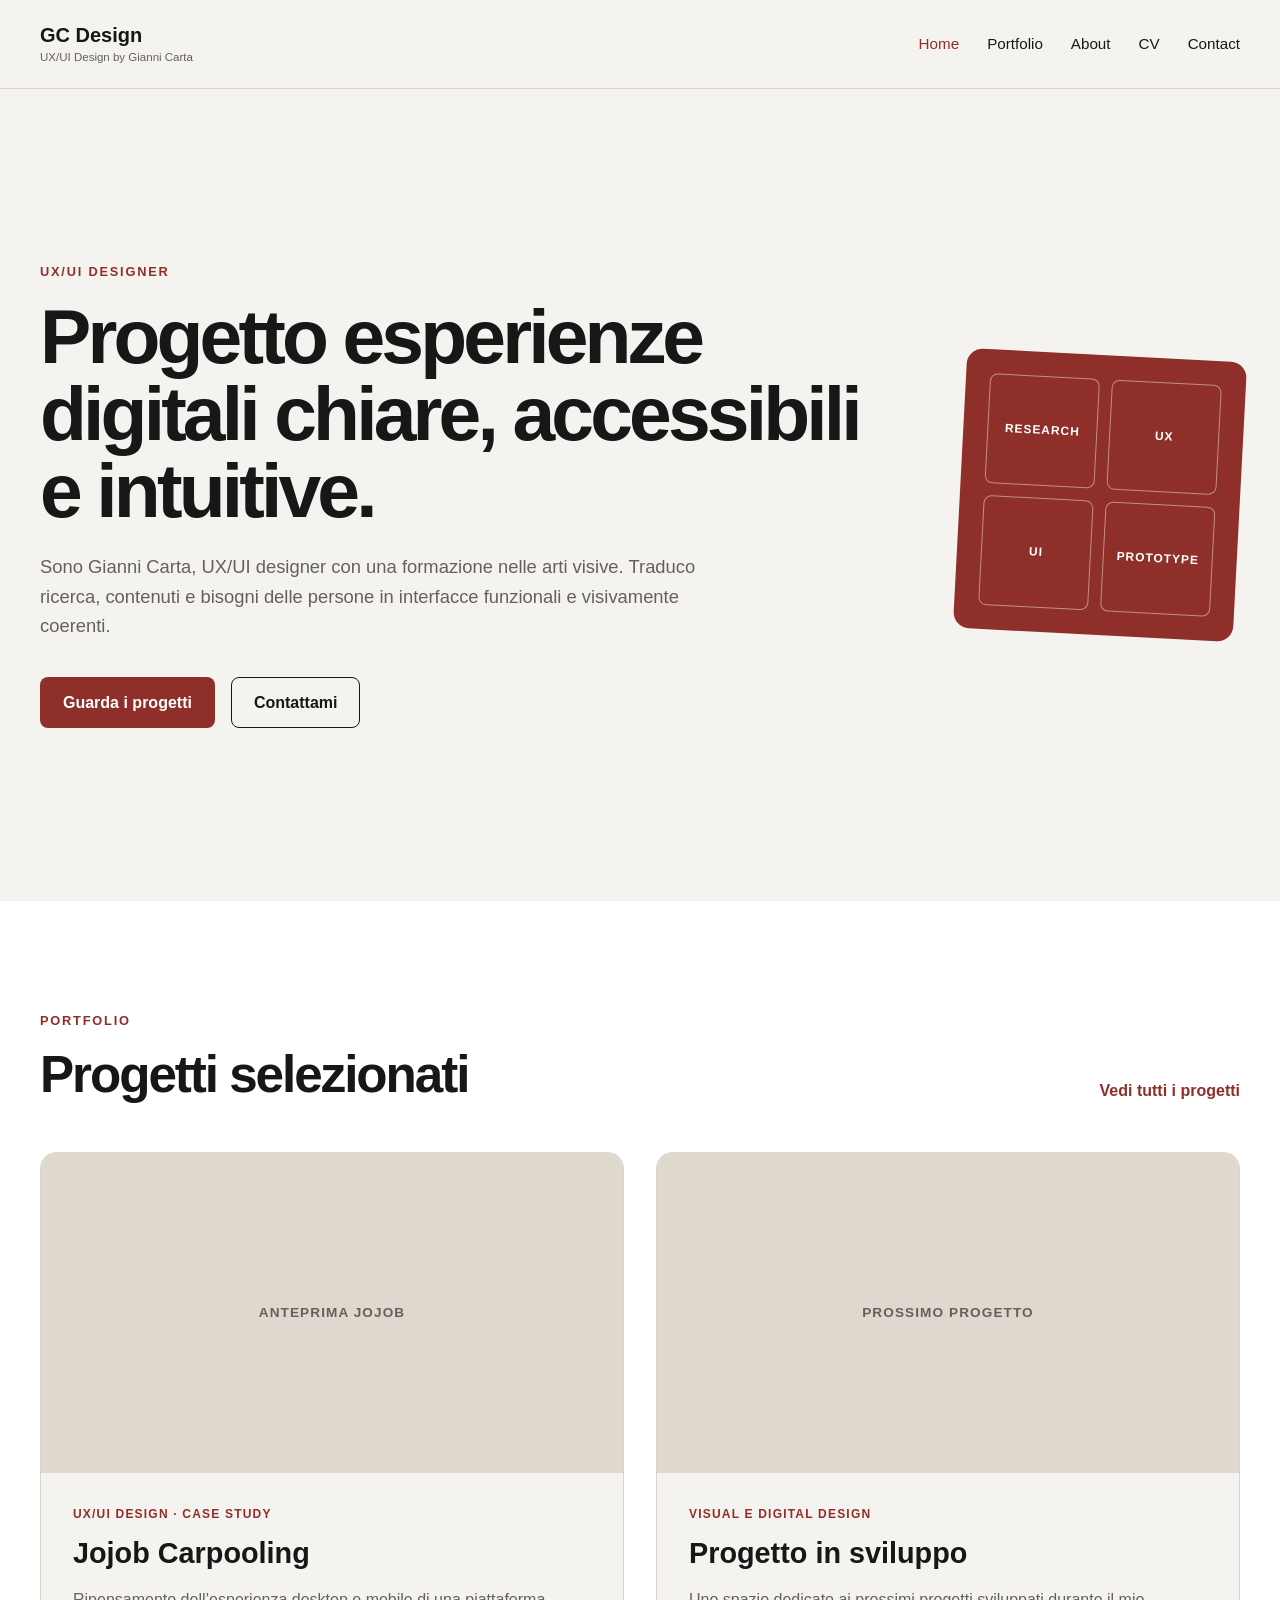
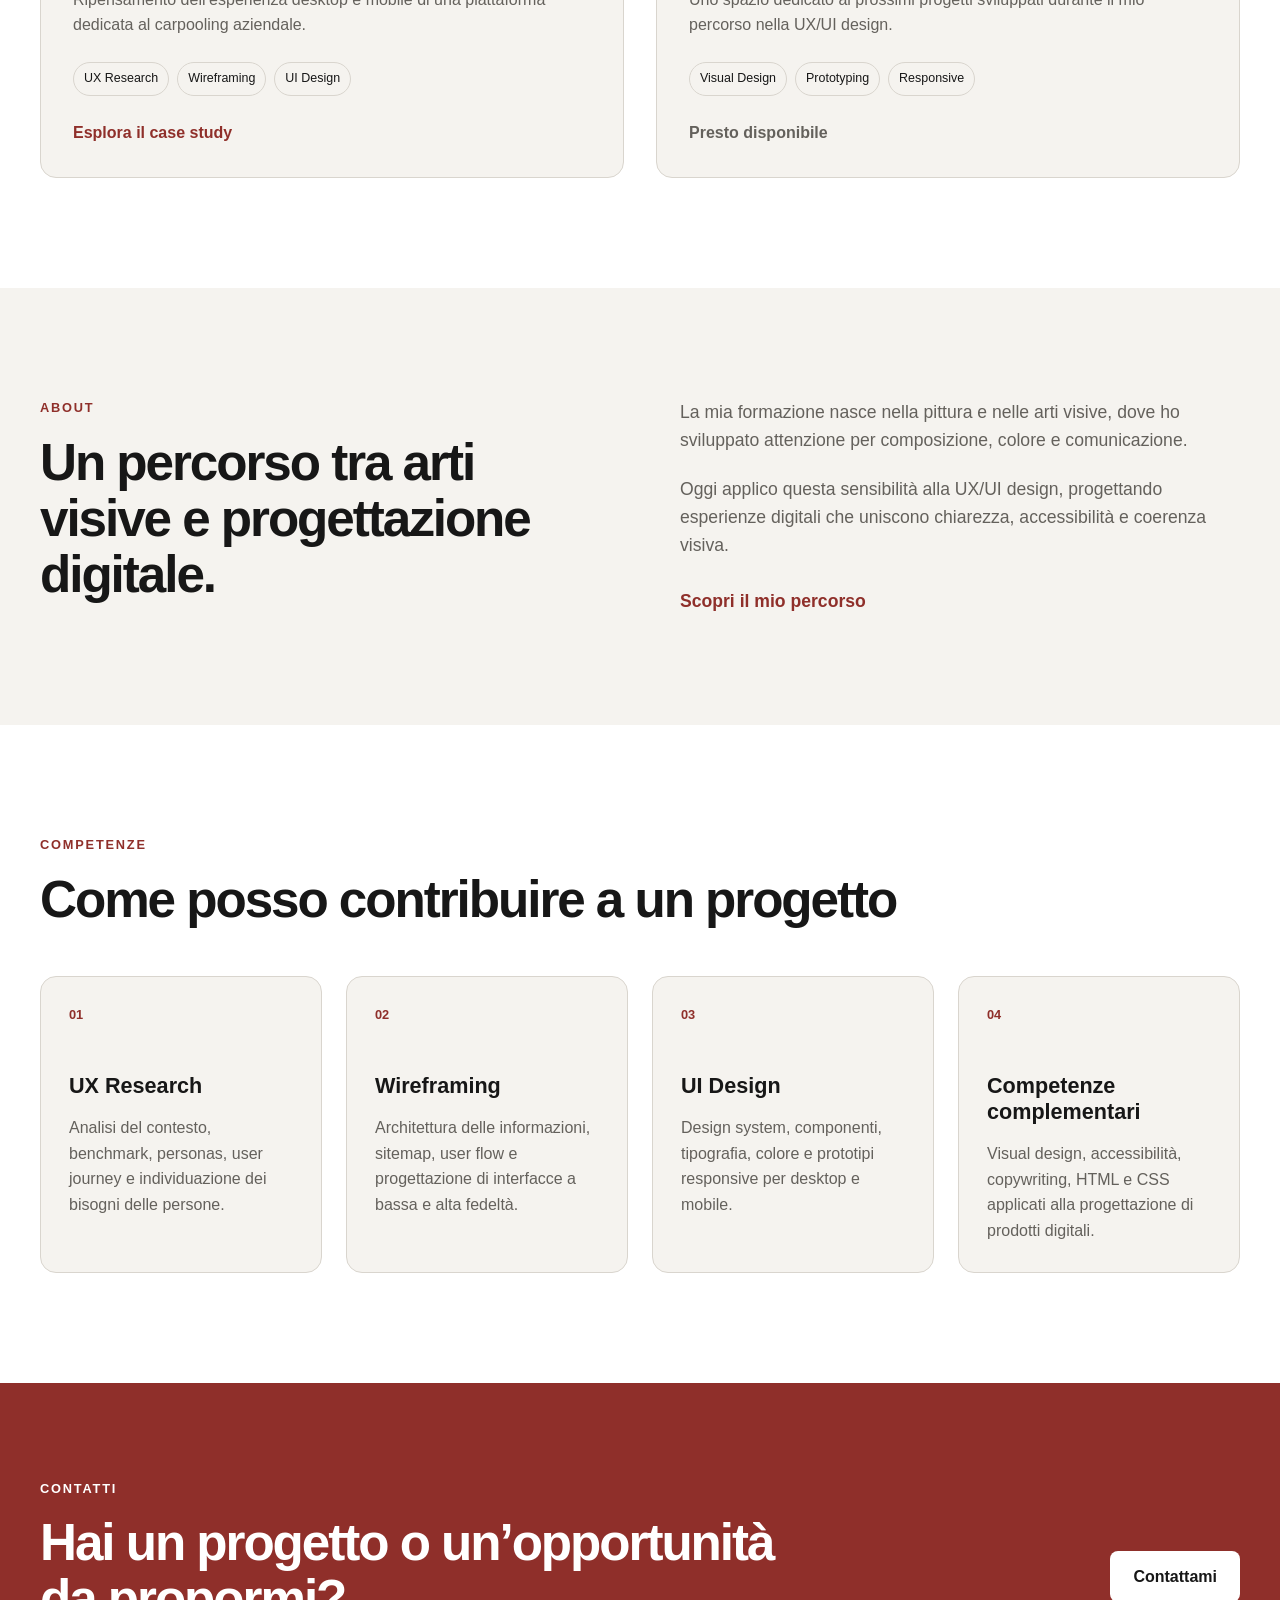
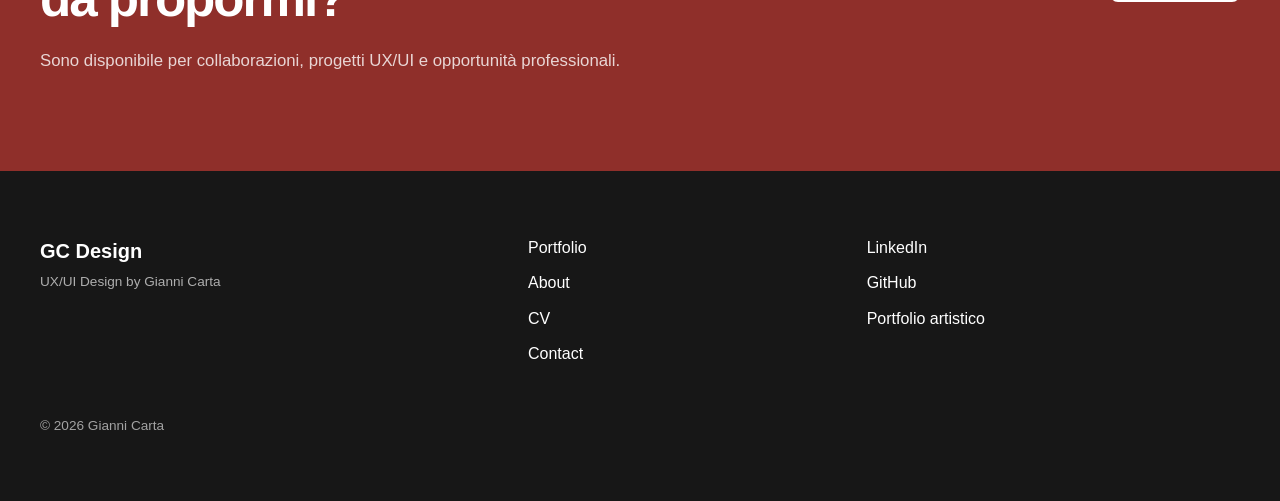
==== index.html @ 889ff482 "Build homepage layout and sections" ====
<!DOCTYPE html>
<html lang="it">
<head>
  <meta charset="UTF-8">

  <meta
    name="viewport"
    content="width=device-width, initial-scale=1.0"
  >

  <meta
    name="description"
    content="GC Design è il portfolio UX/UI di Gianni Carta."
  >

  <title>GC Design | UX/UI Design by Gianni Carta</title>

  <link rel="stylesheet" href="css/main.css">
</head>

<body>

  <header class="site-header">
    <div class="container header-container">

      <a class="logo" href="index.html">
        <span class="logo-name">GC Design</span>
        <span class="logo-subtitle">UX/UI Design by Gianni Carta</span>
      </a>

      <nav class="main-nav" aria-label="Navigazione principale">
        <ul class="nav-list">
          <li><a class="active" href="index.html">Home</a></li>
          <li><a href="portfolio.html">Portfolio</a></li>
          <li><a href="about.html">About</a></li>
          <li><a href="cv.html">CV</a></li>
          <li><a href="contact.html">Contact</a></li>
        </ul>
      </nav>

    </div>
  </header>

 <main>

  <section class="hero">
    <div class="container hero-container">

      <div class="hero-content">
        <p class="eyebrow">UX/UI Designer</p>

        <h1>
          Progetto esperienze digitali chiare, accessibili e intuitive.
        </h1>

        <p class="hero-description">
          Sono Gianni Carta, UX/UI designer con una formazione nelle arti
          visive. Traduco ricerca, contenuti e bisogni delle persone in
          interfacce funzionali e visivamente coerenti.
        </p>

        <div class="hero-actions">
          <a class="button button-primary" href="portfolio.html">
            Guarda i progetti
          </a>

          <a class="button button-secondary" href="contact.html">
            Contattami
          </a>
        </div>
      </div>

      <div class="hero-visual" aria-hidden="true">
        <div class="visual-grid">
          <span>Research</span>
          <span>UX</span>
          <span>UI</span>
          <span>Prototype</span>
        </div>
      </div>

    </div>
  </section>

 <section class="projects-section">
  <div class="container">

    <div class="section-heading">
      <div>
        <p class="eyebrow">Portfolio</p>
        <h2>Progetti selezionati</h2>
      </div>

      <a class="text-link" href="portfolio.html">
        Vedi tutti i progetti
      </a>
    </div>

    <div class="projects-grid">

      <article class="project-card">
        <div class="project-image">
          <span>Anteprima Jojob</span>
        </div>

        <div class="project-content">
          <p class="project-category">UX/UI Design · Case study</p>

          <h3>Jojob Carpooling</h3>

          <p class="project-description">
            Ripensamento dell’esperienza desktop e mobile di una piattaforma
            dedicata al carpooling aziendale.
          </p>

          <ul class="project-tags" aria-label="Competenze utilizzate">
            <li>UX Research</li>
            <li>Wireframing</li>
            <li>UI Design</li>
          </ul>

          <a class="text-link" href="portfolio.html">
            Esplora il case study
          </a>
        </div>
      </article>

      <article class="project-card">
        <div class="project-image">
          <span>Prossimo progetto</span>
        </div>

        <div class="project-content">
          <p class="project-category">Visual e digital design</p>

          <h3>Progetto in sviluppo</h3>

          <p class="project-description">
            Uno spazio dedicato ai prossimi progetti sviluppati durante
            il mio percorso nella UX/UI design.
          </p>

          <ul class="project-tags" aria-label="Competenze utilizzate">
            <li>Visual Design</li>
            <li>Prototyping</li>
            <li>Responsive</li>
          </ul>

          <span class="text-link text-link-disabled">
            Presto disponibile
          </span>
        </div>
      </article>

    </div>

  </div>
 </section>
 <section class="about-preview">
  <div class="container about-preview-grid">

    <div class="about-preview-heading">
      <p class="eyebrow">About</p>

      <h2>
        Un percorso tra arti visive e progettazione digitale.
      </h2>
    </div>

    <div class="about-preview-content">
      <p>
        La mia formazione nasce nella pittura e nelle arti visive, dove ho
        sviluppato attenzione per composizione, colore e comunicazione.
      </p>

      <p>
        Oggi applico questa sensibilità alla UX/UI design, progettando
        esperienze digitali che uniscono chiarezza, accessibilità e coerenza
        visiva.
      </p>

      <a class="text-link" href="about.html">
        Scopri il mio percorso
      </a>
    </div>

  </div>
 </section>

 <section class="skills-section">
  <div class="container">

    <div class="section-heading">
      <div>
        <p class="eyebrow">Competenze</p>
        <h2>Come posso contribuire a un progetto</h2>
      </div>
    </div>

    <div class="skills-grid">

      <article class="skill-card">
        <span class="skill-number">01</span>
        <h3>UX Research</h3>
        <p>
          Analisi del contesto, benchmark, personas, user journey e
          individuazione dei bisogni delle persone.
        </p>
      </article>

      <article class="skill-card">
        <span class="skill-number">02</span>
        <h3>Wireframing</h3>
        <p>
          Architettura delle informazioni, sitemap, user flow e progettazione
          di interfacce a bassa e alta fedeltà.
        </p>
       </article>

       <article class="skill-card">
         <span class="skill-number">03</span>
         <h3>UI Design</h3>
         <p>
           Design system, componenti, tipografia, colore e prototipi responsive
           per desktop e mobile.
         </p>
       </article>

       <article class="skill-card">
         <span class="skill-number">04</span>
         <h3>Competenze complementari</h3>
         <p>
           Visual design, accessibilità, copywriting, HTML e CSS applicati alla
           progettazione di prodotti digitali.
         </p>
       </article>

     </div>

    </div>
  </section>

  <section class="contact-cta">
   <div class="container contact-cta-container">

    <div>
      <p class="eyebrow">Contatti</p>

      <h2>
        Hai un progetto o un’opportunità da propormi?
      </h2>

      <p>
        Sono disponibile per collaborazioni, progetti UX/UI e opportunità
        professionali.
      </p>
    </div>

    <a class="button button-light" href="contact.html">
      Contattami
    </a>

  </div>
 </section>

 </main>

 <footer class="site-footer">
  <div class="container footer-container">

    <div>
      <p class="footer-logo">GC Design</p>
      <p class="footer-subtitle">UX/UI Design by Gianni Carta</p>
    </div>

    <nav aria-label="Link secondari">
      <ul class="footer-links">
        <li>
          <a href="portfolio.html">Portfolio</a>
        </li>

        <li>
          <a href="about.html">About</a>
        </li>

        <li>
          <a href="cv.html">CV</a>
        </li>

        <li>
          <a href="contact.html">Contact</a>
        </li>
      </ul>
    </nav>

    <div class="footer-social">
      <a href="#" target="_blank" rel="noopener noreferrer">
        LinkedIn
      </a>

      <a
        href="https://github.com/giannicartaux-arch"
        target="_blank"
        rel="noopener noreferrer"
      >
        GitHub
      </a>

      <a
        href="https://giannicarta.com"
        target="_blank"
        rel="noopener noreferrer"
      >
        Portfolio artistico
      </a>
    </div>

    <p class="footer-copyright">
      © 2026 Gianni Carta
    </p>

  </div>
 </footer>

</body>
</html>
---- css/main.css ----
* {
  box-sizing: border-box;
}

html {
  scroll-behavior: smooth;
}

body {
  margin: 0;
  background-color: #f5f3ef;
  color: #171717;
  font-family: Arial, Helvetica, sans-serif;
  line-height: 1.6;
}

a {
  color: inherit;
  text-decoration: none;
}

ul {
  margin: 0;
  padding: 0;
  list-style: none;
}

.container {
  width: min(100% - 40px, 1200px);
  margin-inline: auto;
}

.site-header {
  position: sticky;
  top: 0;
  z-index: 1000;
  background-color: rgba(245, 243, 239, 0.95);
  border-bottom: 1px solid #d9d5ce;
}

.header-container {
  display: flex;
  min-height: 88px;
  align-items: center;
  justify-content: space-between;
  gap: 32px;
}

.logo {
  display: flex;
  flex-direction: column;
  line-height: 1.2;
}

.logo-name {
  font-size: 1.25rem;
  font-weight: 800;
}

.logo-subtitle {
  margin-top: 4px;
  color: #64615c;
  font-size: 0.72rem;
}

.nav-list {
  display: flex;
  align-items: center;
  gap: 28px;
}

.nav-list a {
  display: block;
  padding-block: 10px;
  font-size: 0.95rem;
}

.nav-list a:hover,
.nav-list a:focus-visible,
.nav-list a.active {
  color: #8f2f2a;
}

.hero {
  display: flex;
  min-height: calc(100vh - 88px);
  align-items: center;
  padding-block: 80px;
}

.hero-container {
  display: grid;
  align-items: center;
  gap: 80px;
  grid-template-columns: minmax(0, 1.5fr) minmax(280px, 0.5fr);
}

.hero-content {
  max-width: 820px;
}

.eyebrow {
  margin: 0 0 16px;
  color: #8f2f2a;
  font-size: 0.8rem;
  font-weight: 700;
  letter-spacing: 0.14em;
  text-transform: uppercase;
}

.hero h1 {
  margin: 0 0 24px;
  font-size: clamp(2.8rem, 6vw, 5.5rem);
  letter-spacing: -0.05em;
  line-height: 1;
}

.hero-description {
  max-width: 680px;
  margin: 0 0 36px;
  color: #64615c;
  font-size: 1.15rem;
}

.hero-actions {
  display: flex;
  flex-wrap: wrap;
  gap: 16px;
}

.button {
  display: inline-flex;
  min-height: 48px;
  align-items: center;
  justify-content: center;
  padding: 12px 22px;
  border: 1px solid transparent;
  border-radius: 8px;
  font-weight: 700;
  transition: background-color 200ms ease, color 200ms ease, border-color 200ms ease, transform 200ms ease;
}

.button:hover {
  transform: translateY(-2px);
}

.button-primary {
  background-color: #8f2f2a;
  color: white;
}

.button-primary:hover {
  background-color: #6f211d;
}

.button-secondary {
  border-color: #171717;
}

.button-secondary:hover {
  background-color: #171717;
  color: white;
}

.hero-visual {
  display: flex;
  justify-content: center;
}

.visual-grid {
  display: grid;
  width: min(100%, 340px);
  aspect-ratio: 1;
  padding: 24px;
  background-color: #8f2f2a;
  border-radius: 16px;
  gap: 12px;
  grid-template-columns: repeat(2, 1fr);
  transform: rotate(3deg);
}

.visual-grid span {
  display: flex;
  align-items: center;
  justify-content: center;
  border: 1px solid rgba(255, 255, 255, 0.45);
  border-radius: 8px;
  color: white;
  font-size: 0.75rem;
  font-weight: 700;
  letter-spacing: 0.08em;
  text-transform: uppercase;
}

.projects-section {
  padding-block: 110px;
  background-color: #ffffff;
}

.section-heading {
  display: flex;
  align-items: flex-end;
  justify-content: space-between;
  gap: 32px;
  margin-bottom: 48px;
}

.section-heading h2 {
  margin: 0;
  font-size: clamp(2.2rem, 4vw, 3.8rem);
  letter-spacing: -0.04em;
  line-height: 1.1;
}

.text-link {
  display: inline-block;
  color: #8f2f2a;
  font-weight: 700;
}

.text-link:hover,
.text-link:focus-visible {
  text-decoration: underline;
}

.text-link-disabled {
  color: #64615c;
  cursor: default;
}

.text-link-disabled:hover {
  text-decoration: none;
}

.projects-grid {
  display: grid;
  gap: 32px;
  grid-template-columns: repeat(2, minmax(0, 1fr));
}

.project-card {
  overflow: hidden;
  background-color: #f5f3ef;
  border: 1px solid #d9d5ce;
  border-radius: 16px;
}

.project-image {
  display: flex;
  min-height: 320px;
  align-items: center;
  justify-content: center;
  background-color: #ded8cf;
  color: #64615c;
  font-size: 0.85rem;
  font-weight: 700;
  letter-spacing: 0.08em;
  text-transform: uppercase;
}

.project-content {
  padding: 32px;
}

.project-category {
  margin: 0 0 12px;
  color: #8f2f2a;
  font-size: 0.75rem;
  font-weight: 700;
  letter-spacing: 0.1em;
  text-transform: uppercase;
}

.project-content h3 {
  margin: 0 0 16px;
  font-size: 1.8rem;
  line-height: 1.2;
}

.project-description {
  margin: 0 0 24px;
  color: #64615c;
}

.project-tags {
  display: flex;
  flex-wrap: wrap;
  gap: 8px;
  margin-bottom: 24px;
}

.project-tags li {
  padding: 6px 10px;
  border: 1px solid #d9d5ce;
  border-radius: 100px;
  font-size: 0.78rem;
}

.about-preview {
  padding-block: 110px;
  background-color: #f5f3ef;
}

.about-preview-grid {
  display: grid;
  gap: 80px;
  grid-template-columns: repeat(2, minmax(0, 1fr));
}

.about-preview-heading h2 {
  margin: 0;
  font-size: clamp(2.2rem, 4vw, 3.8rem);
  letter-spacing: -0.04em;
  line-height: 1.1;
}

.about-preview-content {
  max-width: 580px;
  color: #64615c;
  font-size: 1.1rem;
}

.about-preview-content p {
  margin: 0 0 20px;
}

.about-preview-content .text-link {
  margin-top: 8px;
}

.skills-section {
  padding-block: 110px;
  background-color: #ffffff;
}

.skills-grid {
  display: grid;
  gap: 24px;
  grid-template-columns: repeat(4, minmax(0, 1fr));
}

.skill-card {
  padding: 28px;
  background-color: #f5f3ef;
  border: 1px solid #d9d5ce;
  border-radius: 16px;
}

.skill-number {
  display: block;
  margin-bottom: 48px;
  color: #8f2f2a;
  font-size: 0.8rem;
  font-weight: 700;
}

.skill-card h3 {
  margin: 0 0 16px;
  font-size: 1.35rem;
  line-height: 1.2;
}

.skill-card p {
  margin: 0;
  color: #64615c;
}

.contact-cta {
  padding-block: 96px;
  background-color: #8f2f2a;
  color: white;
}

.contact-cta-container {
  display: flex;
  align-items: center;
  justify-content: space-between;
  gap: 64px;
}

.contact-cta .eyebrow {
  color: white;
}

.contact-cta h2 {
  max-width: 760px;
  margin: 0 0 20px;
  font-size: clamp(2.2rem, 4vw, 3.8rem);
  letter-spacing: -0.04em;
  line-height: 1.1;
}

.contact-cta p:not(.eyebrow) {
  max-width: 620px;
  margin: 0;
  color: rgba(255, 255, 255, 0.8);
  font-size: 1.05rem;
}

.button-light {
  flex-shrink: 0;
  background-color: white;
  color: #171717;
}

.button-light:hover {
  background-color: #f5f3ef;
}

.site-footer {
  padding-block: 64px;
  background-color: #171717;
  color: white;
}

.footer-container {
  display: grid;
  align-items: start;
  gap: 40px;
  grid-template-columns: 1.2fr 0.8fr 1fr;
}

.footer-logo {
  margin: 0 0 4px;
  font-size: 1.25rem;
  font-weight: 800;
}

.footer-subtitle {
  margin: 0;
  color: rgba(255, 255, 255, 0.65);
  font-size: 0.85rem;
}

.footer-links {
  display: grid;
  gap: 10px;
}

.footer-social {
  display: flex;
  align-items: flex-start;
  flex-direction: column;
  gap: 10px;
}

.footer-links a:hover,
.footer-links a:focus-visible,
.footer-social a:hover,
.footer-social a:focus-visible {
  text-decoration: underline;
}

.footer-copyright {
  margin: 8px 0 0;
  color: rgba(255, 255, 255, 0.6);
  font-size: 0.85rem;
  grid-column: 1/-1;
}

@media (max-width: 1000px) {
  .skills-grid {
    grid-template-columns: repeat(2, minmax(0, 1fr));
  }
}
@media (max-width: 760px) {
  .header-container {
    padding-block: 18px;
    flex-direction: column;
    align-items: flex-start;
  }
  .nav-list {
    width: 100%;
    gap: 20px;
    overflow-x: auto;
  }
  .hero {
    min-height: auto;
    padding-block: 64px;
  }
  .hero-container {
    gap: 56px;
    grid-template-columns: 1fr;
  }
  .hero-visual {
    justify-content: flex-start;
  }
  .hero-actions {
    align-items: stretch;
    flex-direction: column;
  }
  .button {
    width: 100%;
  }
  .projects-section {
    padding-block: 72px;
  }
  .section-heading {
    align-items: flex-start;
    flex-direction: column;
    margin-bottom: 32px;
  }
  .projects-grid {
    grid-template-columns: 1fr;
  }
  .project-image {
    min-height: 240px;
  }
  .project-content {
    padding: 24px;
  }
  .about-preview {
    padding-block: 72px;
  }
  .about-preview-grid {
    gap: 40px;
    grid-template-columns: 1fr;
  }
  .skills-section {
    padding-block: 72px;
  }
  .skills-grid {
    grid-template-columns: 1fr;
  }
  .skill-number {
    margin-bottom: 32px;
  }
  .contact-cta {
    padding-block: 72px;
  }
  .contact-cta-container {
    align-items: flex-start;
    flex-direction: column;
    gap: 36px;
  }
  .contact-cta .button {
    width: 100%;
  }
  .footer-container {
    grid-template-columns: 1fr;
  }
  .footer-copyright {
    grid-column: auto;
  }
}/*# sourceMappingURL=main.css.map */
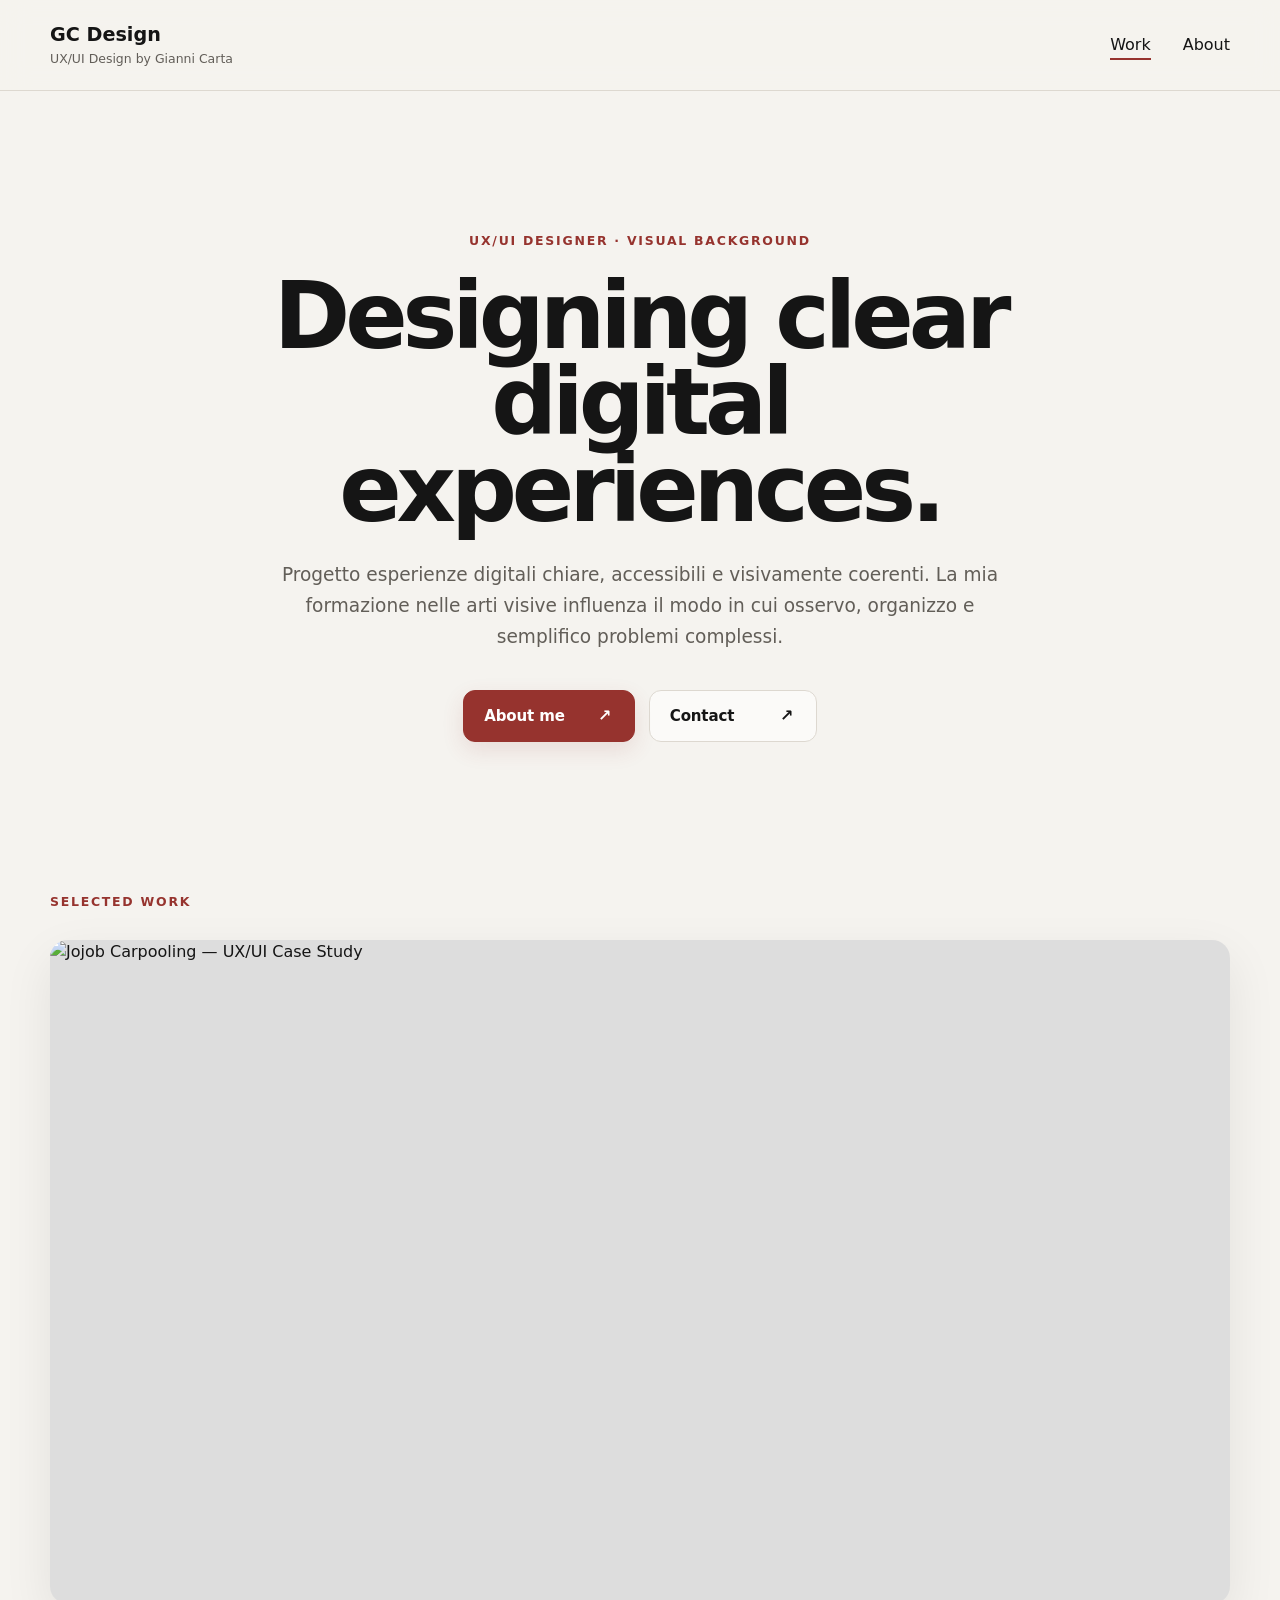
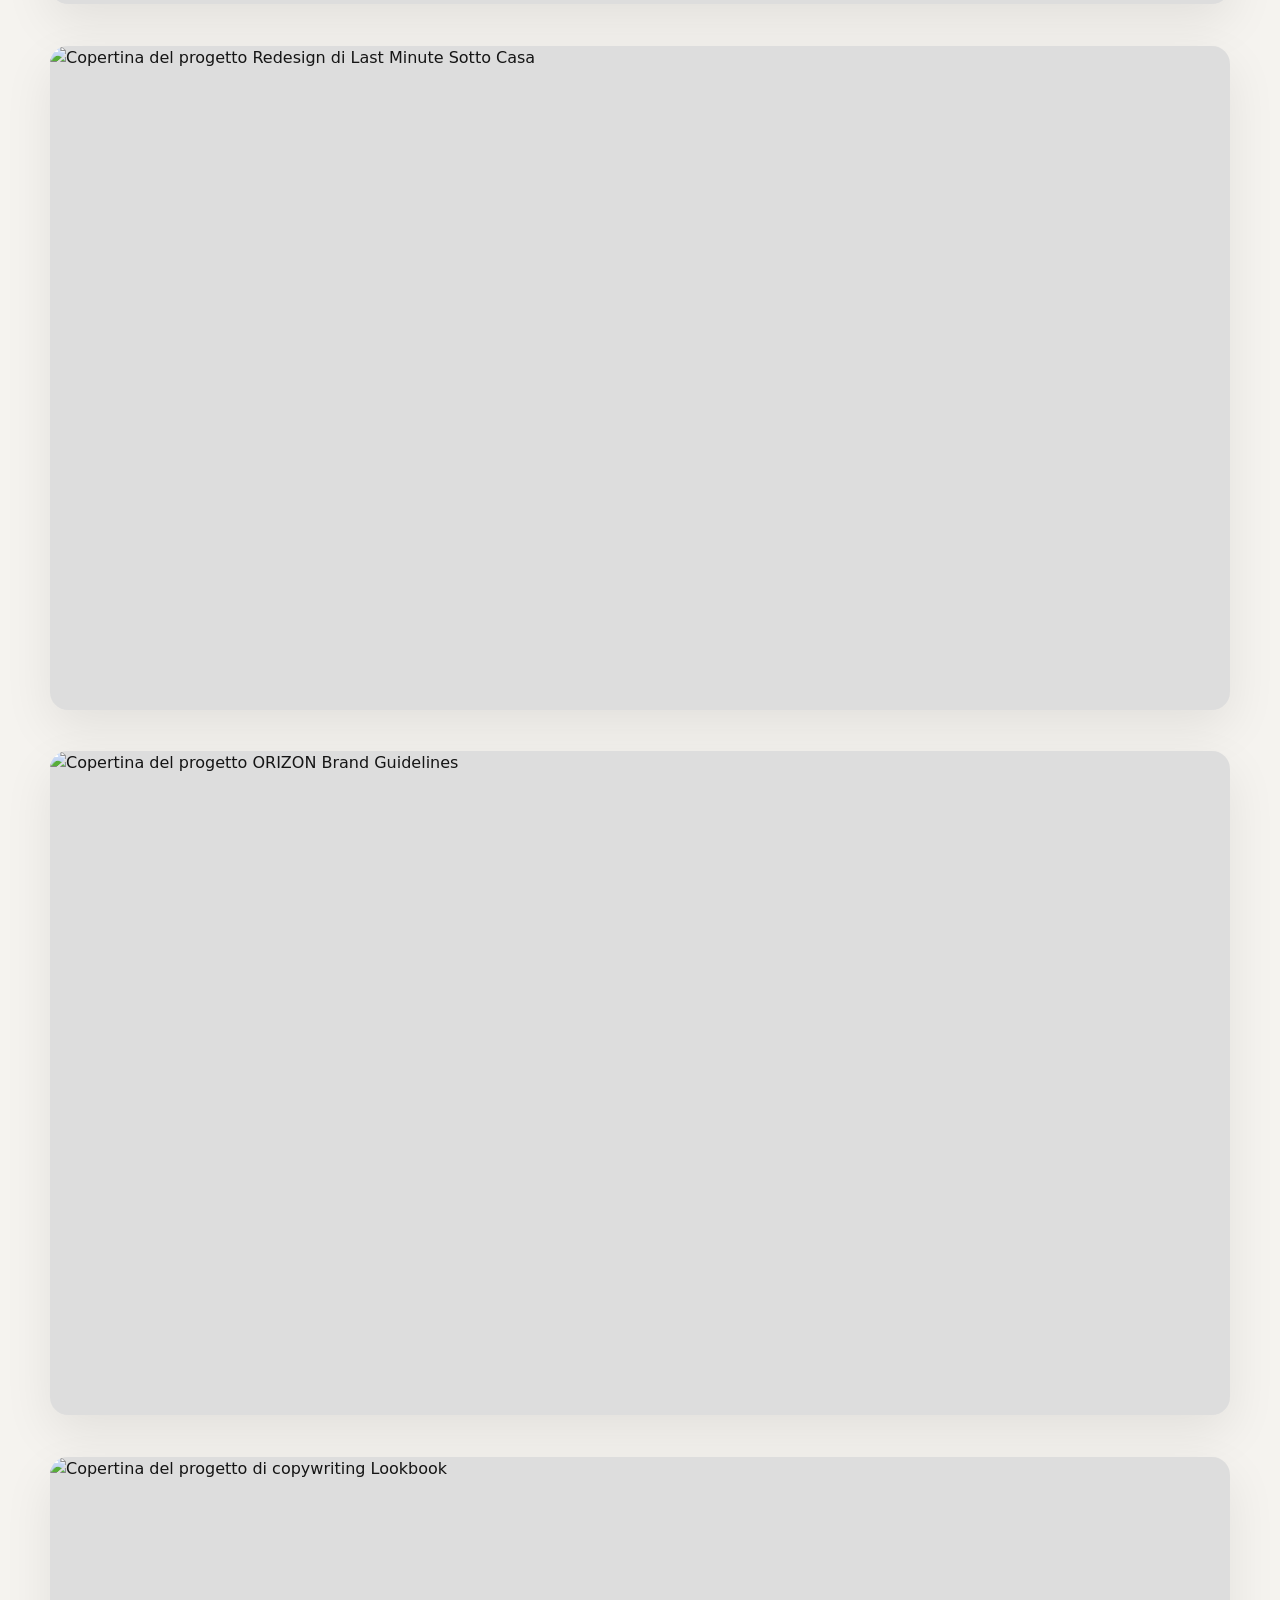
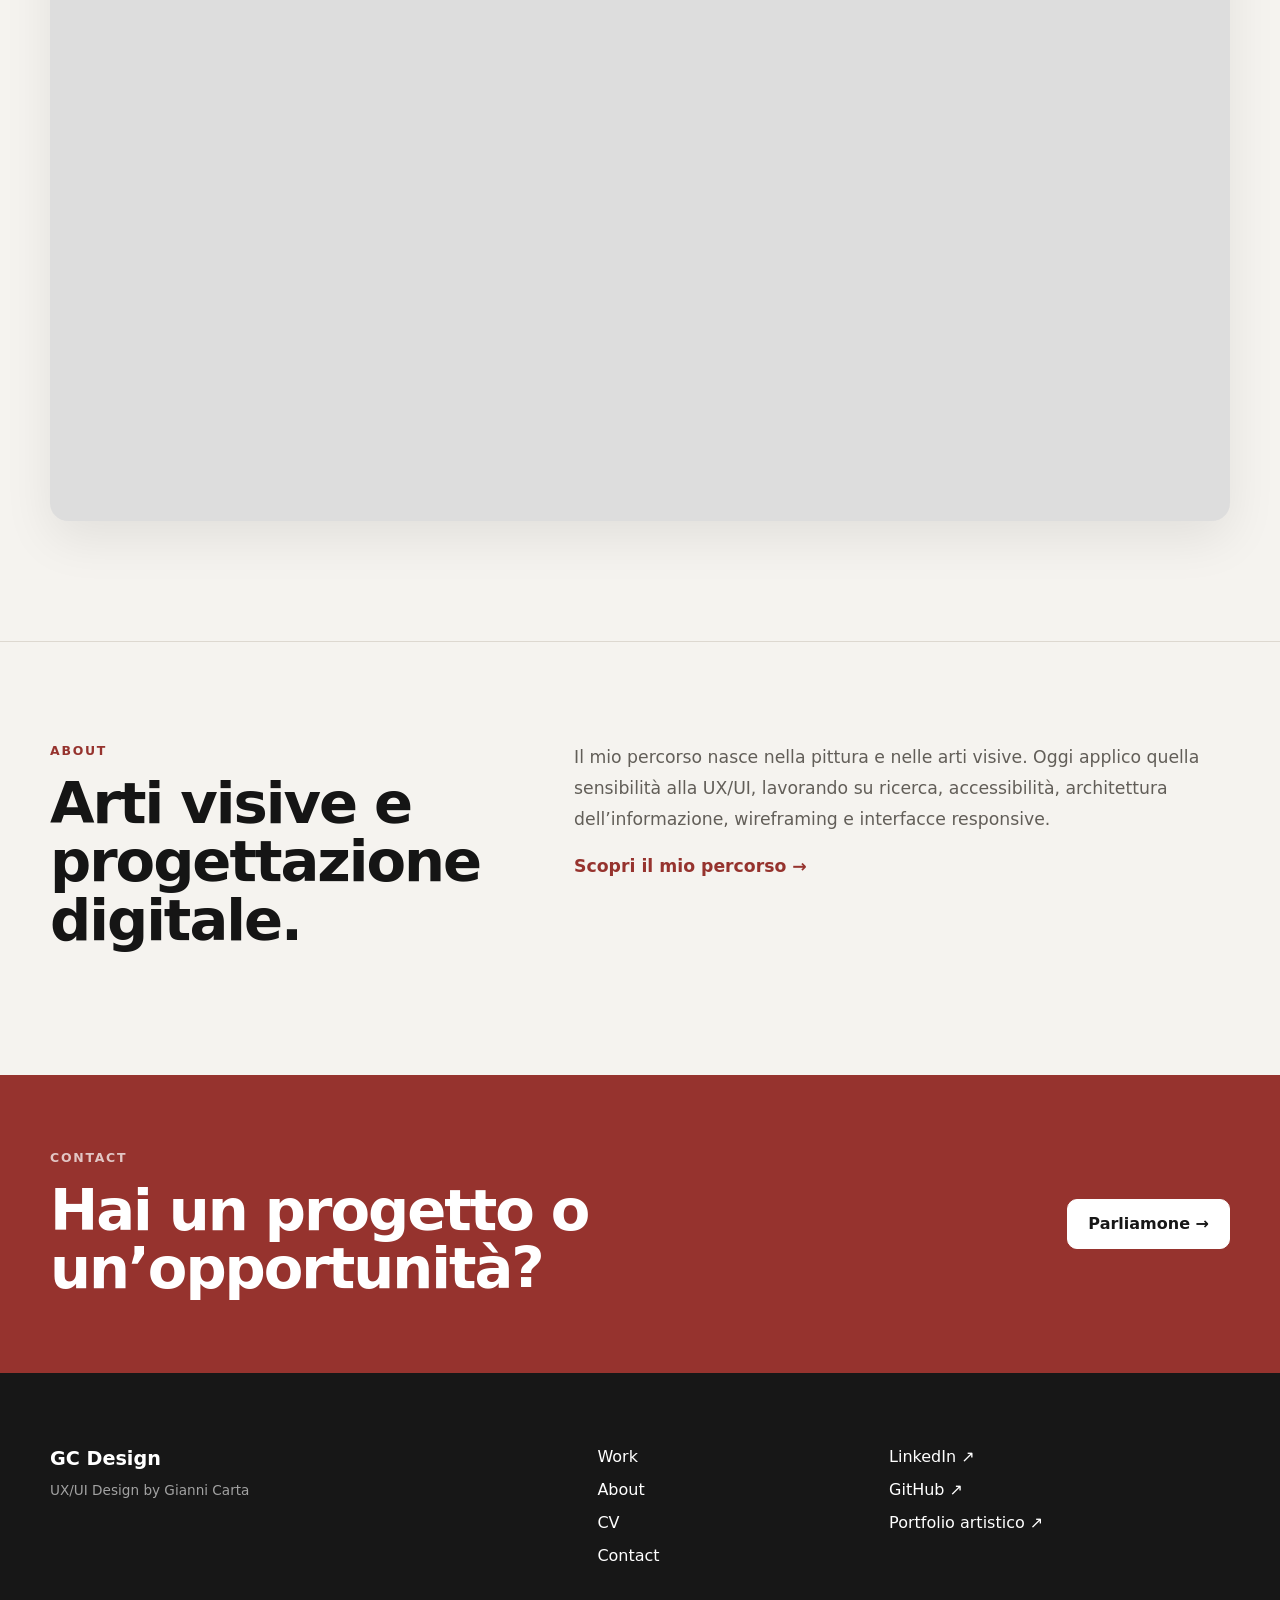
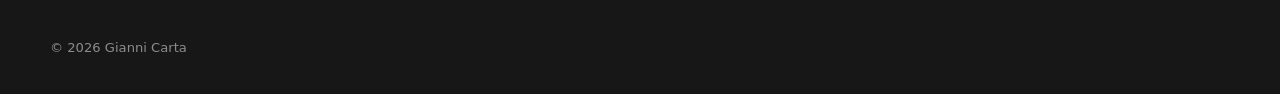
==== commit ec9a5c9a: "Update portfolio structure and interface" ====
--- a/index.html
+++ b/index.html
@@ -2,325 +2,203 @@
 <html lang="it">
 <head>
   <meta charset="UTF-8">
-
-  <meta
-    name="viewport"
-    content="width=device-width, initial-scale=1.0"
-  >
-
-  <meta
-    name="description"
-    content="GC Design è il portfolio UX/UI di Gianni Carta."
-  >
-
-  <title>GC Design | UX/UI Design by Gianni Carta</title>
-
+  <meta name="viewport" content="width=device-width, initial-scale=1.0">
+  <meta name="description" content="Portfolio UX/UI di Gianni Carta: case study, progetti di redesign, visual design e copywriting.">
+
+  <meta property="og:type" content="website">
+  <meta property="og:title" content="GC Design | Work">
+  <meta property="og:description" content="Portfolio UX/UI di Gianni Carta: case study, progetti di redesign, visual design e copywriting.">
+  <meta property="og:image" content="assets/img/gc-logo-finale.png">
+
+  <title>GC Design | Work</title>
+
+  <link rel="icon" type="image/png" href="assets/img/gc-logo-finale.png">
+  <link href="https://cdn.jsdelivr.net/npm/bootstrap@5.3.3/dist/css/bootstrap.min.css" rel="stylesheet">
   <link rel="stylesheet" href="css/main.css">
 </head>
-
-<body>
-
+<body id="top">
   <header class="site-header">
-    <div class="container header-container">
-
-      <a class="logo" href="index.html">
-        <span class="logo-name">GC Design</span>
-        <span class="logo-subtitle">UX/UI Design by Gianni Carta</span>
+    <div class="site-shell header-inner">
+      <a class="brand" href="index.html" aria-label="GC Design, Work">
+        <span class="brand-name">GC Design</span>
+        <span class="brand-subtitle">UX/UI Design by Gianni Carta</span>
       </a>
 
-      <nav class="main-nav" aria-label="Navigazione principale">
+      <button
+        class="menu-toggle"
+        type="button"
+        aria-expanded="false"
+        aria-controls="main-menu"
+        aria-label="Apri il menu di navigazione"
+      >
+        <span></span><span></span><span></span>
+      </button>
+
+      <nav id="main-menu" class="main-nav" aria-label="Navigazione principale">
         <ul class="nav-list">
-          <li><a class="active" href="index.html">Home</a></li>
-          <li><a href="portfolio.html">Portfolio</a></li>
+          <li><a class="active" aria-current="page" href="index.html">Work</a></li>
+          <li><a href="about.html">About</a></li>
+        </ul>
+      </nav>
+    </div>
+  </header>
+
+  <main>
+    <section class="work-intro">
+      <div class="site-shell work-intro-inner reveal">
+        <p class="kicker">UX/UI Designer · Visual background</p>
+        <h1>Designing clear<br>digital experiences.</h1>
+        <p class="intro-lead">
+          Progetto esperienze digitali chiare, accessibili e visivamente coerenti.
+          La mia formazione nelle arti visive influenza il modo in cui osservo,
+          organizzo e semplifico problemi complessi.
+        </p>
+        <div class="intro-actions">
+          <a class="intro-action intro-action-primary" href="about.html">
+            <span>About me</span>
+            <span class="intro-action-icon" aria-hidden="true">↗</span>
+          </a>
+
+          <a class="intro-action intro-action-secondary" href="contact.html">
+            <span>Contact</span>
+            <span class="intro-action-icon" aria-hidden="true">↗</span>
+          </a>
+        </div>
+      </div>
+    </section>
+
+    <section class="work-section" aria-labelledby="work-title">
+      <div class="site-shell">
+        <div class="section-label-row reveal">
+          <p class="kicker">Selected work</p>
+          <h2 id="work-title" class="visually-hidden">Progetti selezionati</h2>
+        </div>
+
+        <div class="work-list">
+          <a class="work-card reveal" href="jojob.html">
+            <img
+              src="assets/img/jojob/jojob-cover.png"
+              alt="Jojob Carpooling — UX/UI Case Study"
+            >
+            <span class="work-card-overlay">
+              <span class="work-card-type">UX/UI · Case study</span>
+              <span class="work-card-title">Jojob Carpooling</span>
+              <span class="work-card-action">View case study →</span>
+            </span>
+          </a>
+
+          <a
+            class="work-card reveal"
+            href="assets/pdf/last-minute-sotto-casa.pdf"
+            target="_blank"
+            rel="noopener noreferrer"
+          >
+            <img
+              src="assets/img/work/last-minute-cover.webp"
+              alt="Copertina del progetto Redesign di Last Minute Sotto Casa"
+            >
+            <span class="work-card-overlay">
+              <span class="work-card-type">UX/UI · Redesign</span>
+              <span class="work-card-title">Last Minute Sotto Casa</span>
+              <span class="work-card-action">View project PDF ↗</span>
+            </span>
+          </a>
+
+          <a
+            class="work-card reveal"
+            href="assets/pdf/orizon-brand-guidelines.pdf"
+            target="_blank"
+            rel="noopener noreferrer"
+          >
+            <img
+              src="assets/img/work/orizon-cover.webp"
+              alt="Copertina del progetto ORIZON Brand Guidelines"
+            >
+            <span class="work-card-overlay">
+              <span class="work-card-type">Visual Design · Brand identity</span>
+              <span class="work-card-title">ORIZON — Brand Guidelines</span>
+              <span class="work-card-action">View project PDF ↗</span>
+            </span>
+          </a>
+
+          <a
+            class="work-card reveal"
+            href="assets/pdf/lookbook-copywriting.pdf"
+            target="_blank"
+            rel="noopener noreferrer"
+          >
+            <img
+              src="assets/img/work/lookbook-cover.webp"
+              alt="Copertina del progetto di copywriting Lookbook"
+            >
+            <span class="work-card-overlay">
+              <span class="work-card-type">Copywriting · Content strategy</span>
+              <span class="work-card-title">LOOKBOOK — Moda second-hand</span>
+              <span class="work-card-action">View project PDF ↗</span>
+            </span>
+          </a>
+        </div>
+      </div>
+    </section>
+
+    <section class="home-about">
+      <div class="site-shell split-section reveal">
+        <div>
+          <p class="kicker">About</p>
+          <h2>Arti visive e progettazione digitale.</h2>
+        </div>
+        <div class="split-copy">
+          <p>
+            Il mio percorso nasce nella pittura e nelle arti visive. Oggi applico
+            quella sensibilità alla UX/UI, lavorando su ricerca, accessibilità,
+            architettura dell’informazione, wireframing e interfacce responsive.
+          </p>
+          <a class="text-link" href="about.html">Scopri il mio percorso →</a>
+        </div>
+      </div>
+    </section>
+
+    <section class="contact-strip">
+      <div class="site-shell contact-strip-inner reveal">
+        <div>
+          <p class="kicker kicker-light">Contact</p>
+          <h2>Hai un progetto o un’opportunità?</h2>
+        </div>
+        <a class="button-light" href="contact.html">Parliamone →</a>
+      </div>
+    </section>
+  </main>
+
+  <footer class="site-footer">
+    <div class="site-shell footer-grid">
+      <div>
+        <p class="footer-brand">GC Design</p>
+        <p class="footer-note">UX/UI Design by Gianni Carta</p>
+      </div>
+
+      <nav aria-label="Navigazione secondaria">
+        <ul class="footer-links">
+          <li><a href="index.html">Work</a></li>
           <li><a href="about.html">About</a></li>
           <li><a href="cv.html">CV</a></li>
           <li><a href="contact.html">Contact</a></li>
         </ul>
       </nav>
 
+      <div class="footer-links">
+        <a href="https://www.linkedin.com/in/gianni-carta-244ba2430/" target="_blank" rel="noopener noreferrer">LinkedIn ↗</a>
+        <a href="https://github.com/giannicartaux-arch" target="_blank" rel="noopener noreferrer">GitHub ↗</a>
+        <a href="https://giannicarta.com" target="_blank" rel="noopener noreferrer">Portfolio artistico ↗</a>
+      </div>
+
+      <p class="footer-copy">© 2026 Gianni Carta</p>
     </div>
-  </header>
-
- <main>
-
-  <section class="hero">
-    <div class="container hero-container">
-
-      <div class="hero-content">
-        <p class="eyebrow">UX/UI Designer</p>
-
-        <h1>
-          Progetto esperienze digitali chiare, accessibili e intuitive.
-        </h1>
-
-        <p class="hero-description">
-          Sono Gianni Carta, UX/UI designer con una formazione nelle arti
-          visive. Traduco ricerca, contenuti e bisogni delle persone in
-          interfacce funzionali e visivamente coerenti.
-        </p>
-
-        <div class="hero-actions">
-          <a class="button button-primary" href="portfolio.html">
-            Guarda i progetti
-          </a>
-
-          <a class="button button-secondary" href="contact.html">
-            Contattami
-          </a>
-        </div>
-      </div>
-
-      <div class="hero-visual" aria-hidden="true">
-        <div class="visual-grid">
-          <span>Research</span>
-          <span>UX</span>
-          <span>UI</span>
-          <span>Prototype</span>
-        </div>
-      </div>
-
-    </div>
-  </section>
-
- <section class="projects-section">
-  <div class="container">
-
-    <div class="section-heading">
-      <div>
-        <p class="eyebrow">Portfolio</p>
-        <h2>Progetti selezionati</h2>
-      </div>
-
-      <a class="text-link" href="portfolio.html">
-        Vedi tutti i progetti
-      </a>
-    </div>
-
-    <div class="projects-grid">
-
-      <article class="project-card">
-        <div class="project-image">
-          <span>Anteprima Jojob</span>
-        </div>
-
-        <div class="project-content">
-          <p class="project-category">UX/UI Design · Case study</p>
-
-          <h3>Jojob Carpooling</h3>
-
-          <p class="project-description">
-            Ripensamento dell’esperienza desktop e mobile di una piattaforma
-            dedicata al carpooling aziendale.
-          </p>
-
-          <ul class="project-tags" aria-label="Competenze utilizzate">
-            <li>UX Research</li>
-            <li>Wireframing</li>
-            <li>UI Design</li>
-          </ul>
-
-          <a class="text-link" href="portfolio.html">
-            Esplora il case study
-          </a>
-        </div>
-      </article>
-
-      <article class="project-card">
-        <div class="project-image">
-          <span>Prossimo progetto</span>
-        </div>
-
-        <div class="project-content">
-          <p class="project-category">Visual e digital design</p>
-
-          <h3>Progetto in sviluppo</h3>
-
-          <p class="project-description">
-            Uno spazio dedicato ai prossimi progetti sviluppati durante
-            il mio percorso nella UX/UI design.
-          </p>
-
-          <ul class="project-tags" aria-label="Competenze utilizzate">
-            <li>Visual Design</li>
-            <li>Prototyping</li>
-            <li>Responsive</li>
-          </ul>
-
-          <span class="text-link text-link-disabled">
-            Presto disponibile
-          </span>
-        </div>
-      </article>
-
-    </div>
-
-  </div>
- </section>
- <section class="about-preview">
-  <div class="container about-preview-grid">
-
-    <div class="about-preview-heading">
-      <p class="eyebrow">About</p>
-
-      <h2>
-        Un percorso tra arti visive e progettazione digitale.
-      </h2>
-    </div>
-
-    <div class="about-preview-content">
-      <p>
-        La mia formazione nasce nella pittura e nelle arti visive, dove ho
-        sviluppato attenzione per composizione, colore e comunicazione.
-      </p>
-
-      <p>
-        Oggi applico questa sensibilità alla UX/UI design, progettando
-        esperienze digitali che uniscono chiarezza, accessibilità e coerenza
-        visiva.
-      </p>
-
-      <a class="text-link" href="about.html">
-        Scopri il mio percorso
-      </a>
-    </div>
-
-  </div>
- </section>
-
- <section class="skills-section">
-  <div class="container">
-
-    <div class="section-heading">
-      <div>
-        <p class="eyebrow">Competenze</p>
-        <h2>Come posso contribuire a un progetto</h2>
-      </div>
-    </div>
-
-    <div class="skills-grid">
-
-      <article class="skill-card">
-        <span class="skill-number">01</span>
-        <h3>UX Research</h3>
-        <p>
-          Analisi del contesto, benchmark, personas, user journey e
-          individuazione dei bisogni delle persone.
-        </p>
-      </article>
-
-      <article class="skill-card">
-        <span class="skill-number">02</span>
-        <h3>Wireframing</h3>
-        <p>
-          Architettura delle informazioni, sitemap, user flow e progettazione
-          di interfacce a bassa e alta fedeltà.
-        </p>
-       </article>
-
-       <article class="skill-card">
-         <span class="skill-number">03</span>
-         <h3>UI Design</h3>
-         <p>
-           Design system, componenti, tipografia, colore e prototipi responsive
-           per desktop e mobile.
-         </p>
-       </article>
-
-       <article class="skill-card">
-         <span class="skill-number">04</span>
-         <h3>Competenze complementari</h3>
-         <p>
-           Visual design, accessibilità, copywriting, HTML e CSS applicati alla
-           progettazione di prodotti digitali.
-         </p>
-       </article>
-
-     </div>
-
-    </div>
-  </section>
-
-  <section class="contact-cta">
-   <div class="container contact-cta-container">
-
-    <div>
-      <p class="eyebrow">Contatti</p>
-
-      <h2>
-        Hai un progetto o un’opportunità da propormi?
-      </h2>
-
-      <p>
-        Sono disponibile per collaborazioni, progetti UX/UI e opportunità
-        professionali.
-      </p>
-    </div>
-
-    <a class="button button-light" href="contact.html">
-      Contattami
-    </a>
-
-  </div>
- </section>
-
- </main>
-
- <footer class="site-footer">
-  <div class="container footer-container">
-
-    <div>
-      <p class="footer-logo">GC Design</p>
-      <p class="footer-subtitle">UX/UI Design by Gianni Carta</p>
-    </div>
-
-    <nav aria-label="Link secondari">
-      <ul class="footer-links">
-        <li>
-          <a href="portfolio.html">Portfolio</a>
-        </li>
-
-        <li>
-          <a href="about.html">About</a>
-        </li>
-
-        <li>
-          <a href="cv.html">CV</a>
-        </li>
-
-        <li>
-          <a href="contact.html">Contact</a>
-        </li>
-      </ul>
-    </nav>
-
-    <div class="footer-social">
-      <a href="#" target="_blank" rel="noopener noreferrer">
-        LinkedIn
-      </a>
-
-      <a
-        href="https://github.com/giannicartaux-arch"
-        target="_blank"
-        rel="noopener noreferrer"
-      >
-        GitHub
-      </a>
-
-      <a
-        href="https://giannicarta.com"
-        target="_blank"
-        rel="noopener noreferrer"
-      >
-        Portfolio artistico
-      </a>
-    </div>
-
-    <p class="footer-copyright">
-      © 2026 Gianni Carta
-    </p>
-
-  </div>
- </footer>
-
+  </footer>
+
+  <button class="back-to-top" type="button" aria-label="Torna all'inizio della pagina" title="Torna su">
+    ↑
+  </button>
+
+  <script src="js/main.js"></script>
 </body>
-</html>+</html>
--- a/css/main.css
+++ b/css/main.css
@@ -1,4 +1,17 @@
-* {
+/* ====================================================== */
+/* GC DESIGN — MAIN SCSS */
+/* Revisione semplificata Work / About */
+/* ====================================================== */
+
+
+
+:root {
+  --bs-body-font-family: Inter, ui-sans-serif, system-ui, -apple-system, BlinkMacSystemFont, "Segoe UI", sans-serif;
+}
+
+*,
+*::before,
+*::after {
   box-sizing: border-box;
 }
 
@@ -8,538 +21,1751 @@
 
 body {
   margin: 0;
-  background-color: #f5f3ef;
-  color: #171717;
-  font-family: Arial, Helvetica, sans-serif;
-  line-height: 1.6;
+  background: #f5f3ef;
+  color: #151515;
+  font-family: var(--bs-body-font-family);
+  line-height: 1.5;
+}
+
+body.menu-open {
+  overflow: hidden;
+}
+
+img,
+video,
+svg {
+  display: block;
+  max-width: 100%;
 }
 
 a {
   color: inherit;
-  text-decoration: none;
-}
-
-ul {
+}
+
+a:focus-visible,
+button:focus-visible,
+input:focus-visible,
+textarea:focus-visible {
+  outline: 3px solid rgba(150, 51, 46, 0.28);
+  outline-offset: 4px;
+}
+
+button,
+input,
+textarea {
+  font: inherit;
+}
+
+ul,
+ol {
   margin: 0;
   padding: 0;
-  list-style: none;
-}
-
-.container {
-  width: min(100% - 40px, 1200px);
+}
+
+.site-shell {
+  width: min(calc(100% - 48px), 1180px);
   margin-inline: auto;
 }
+
+.kicker {
+  margin: 0 0 14px;
+  color: #96332e;
+  font-size: 0.78rem;
+  font-weight: 800;
+  letter-spacing: 0.14em;
+  text-transform: uppercase;
+}
+
+.kicker-light {
+  color: rgba(255, 255, 255, 0.72);
+}
+
+h1,
+h2,
+h3,
+p {
+  margin-top: 0;
+}
+
+h1,
+h2,
+h3 {
+  font-weight: 760;
+  letter-spacing: -0.035em;
+}
+
+h1 {
+  margin-bottom: 24px;
+  font-size: clamp(3rem, 7vw, 6.4rem);
+  line-height: 0.94;
+}
+
+h2 {
+  margin-bottom: 24px;
+  font-size: clamp(2rem, 4.5vw, 4.2rem);
+  line-height: 1.02;
+}
+
+h3 {
+  font-size: 1.35rem;
+  line-height: 1.2;
+}
+
+.intro-lead {
+  max-width: 780px;
+  margin-bottom: 32px;
+  color: #625e58;
+  font-size: clamp(1.08rem, 1.8vw, 1.35rem);
+  line-height: 1.7;
+}
+
+.text-link {
+  color: #96332e;
+  font-weight: 700;
+  text-decoration: none;
+}
+
+.text-link:hover {
+  text-decoration: underline;
+}
+
+.button-primary,
+.button-secondary,
+.button-light {
+  display: inline-flex;
+  align-items: center;
+  justify-content: center;
+  min-height: 48px;
+  padding: 12px 20px;
+  border-radius: 10px;
+  font-weight: 700;
+  text-decoration: none;
+  transition: transform 180ms ease, background-color 180ms ease, color 180ms ease;
+}
+
+.button-primary {
+  border: 1px solid #96332e;
+  background: #96332e;
+  color: #fff;
+}
+
+.button-primary:hover {
+  background: #782721;
+  color: #fff;
+  transform: translateY(-2px);
+}
+
+.button-secondary {
+  border: 1px solid #151515;
+  background: transparent;
+  color: #151515;
+}
+
+.button-secondary:hover {
+  background: #151515;
+  color: #fff;
+  transform: translateY(-2px);
+}
+
+.button-light {
+  border: 1px solid #fff;
+  background: #fff;
+  color: #171717;
+}
+
+.button-light:hover {
+  color: #171717;
+  transform: translateY(-2px);
+}
+
+.button-light-outline {
+  background: transparent;
+  color: #fff;
+}
+
+/* HEADER */
 
 .site-header {
   position: sticky;
   top: 0;
   z-index: 1000;
-  background-color: rgba(245, 243, 239, 0.95);
-  border-bottom: 1px solid #d9d5ce;
-}
-
-.header-container {
+  border-bottom: 1px solid #ddd8d0;
+  background: rgba(245, 243, 239, 0.94);
+  backdrop-filter: blur(14px);
+}
+
+.header-inner {
   display: flex;
-  min-height: 88px;
+  min-height: 90px;
   align-items: center;
   justify-content: space-between;
   gap: 32px;
 }
 
-.logo {
+.brand {
+  display: inline-flex;
+  flex-direction: column;
+  text-decoration: none;
+}
+
+.brand-name {
+  font-size: 1.2rem;
+  font-weight: 800;
+}
+
+.brand-subtitle {
+  color: #625e58;
+  font-size: 0.78rem;
+}
+
+.nav-list {
+  display: flex;
+  gap: 32px;
+  list-style: none;
+}
+
+.nav-list a {
+  position: relative;
+  padding: 8px 0;
+  text-decoration: none;
+}
+
+.nav-list a::after {
+  position: absolute;
+  right: 0;
+  bottom: 2px;
+  left: 0;
+  height: 2px;
+  background: #96332e;
+  content: "";
+  opacity: 0;
+  transform: scaleX(0.4);
+  transition: opacity 160ms ease, transform 160ms ease;
+}
+
+.nav-list a:hover::after,
+.nav-list a.active::after {
+  opacity: 1;
+  transform: scaleX(1);
+}
+
+.menu-toggle {
+  display: none;
+  width: 44px;
+  height: 44px;
+  padding: 9px;
+  border: 0;
+  background: transparent;
+}
+
+.menu-toggle span {
+  display: block;
+  height: 2px;
+  margin: 5px 0;
+  background: #151515;
+  transition: transform 180ms ease, opacity 180ms ease;
+}
+
+/* HOME / WORK */
+
+.work-intro {
+  padding: 110px 0 100px;
+}
+
+.work-intro-inner {
+  max-width: 980px;
+}
+
+.intro-links {
+  margin-top: 28px;
+}
+
+.work-section {
+  padding: 36px 0 120px;
+}
+
+.section-label-row {
+  margin-bottom: 28px;
+}
+
+.work-list {
+  display: grid;
+  gap: 42px;
+}
+
+.work-card {
+  position: relative;
+  display: block;
+  overflow: hidden;
+  aspect-ratio: 16 / 9;
+  border-radius: 18px;
+  background: #ddd;
+  box-shadow: 0 18px 50px rgba(0, 0, 0, 0.08);
+  text-decoration: none;
+}
+
+.work-card img {
+  width: 100%;
+  height: 100%;
+  object-fit: cover;
+  transition: transform 420ms ease, filter 260ms ease;
+}
+
+.work-card::after {
+  position: absolute;
+  inset: 0;
+  background: rgba(0, 0, 0, 0.58);
+  content: "";
+  opacity: 0;
+  transition: opacity 220ms ease;
+}
+
+.work-card-overlay {
+  position: absolute;
+  z-index: 2;
+  inset: auto 0 0 0;
   display: flex;
   flex-direction: column;
-  line-height: 1.2;
-}
-
-.logo-name {
-  font-size: 1.25rem;
+  gap: 8px;
+  padding: clamp(24px, 5vw, 54px);
+  color: #fff;
+  opacity: 0;
+  transform: translateY(14px);
+  transition: opacity 220ms ease, transform 220ms ease;
+}
+
+.work-card-type {
+  font-size: 0.8rem;
   font-weight: 800;
-}
-
-.logo-subtitle {
-  margin-top: 4px;
-  color: #64615c;
-  font-size: 0.72rem;
-}
-
-.nav-list {
+  letter-spacing: 0.12em;
+  text-transform: uppercase;
+}
+
+.work-card-title {
+  max-width: 800px;
+  font-size: clamp(2rem, 5vw, 5rem);
+  font-weight: 760;
+  letter-spacing: -0.045em;
+  line-height: 0.98;
+}
+
+.work-card-action {
+  margin-top: 8px;
+  font-weight: 700;
+}
+
+.work-card:hover img,
+.work-card:focus-visible img {
+  filter: saturate(0.8);
+  transform: scale(1.015);
+}
+
+.work-card:hover::after,
+.work-card:focus-visible::after,
+.work-card:hover .work-card-overlay,
+.work-card:focus-visible .work-card-overlay {
+  opacity: 1;
+}
+
+.work-card:hover .work-card-overlay,
+.work-card:focus-visible .work-card-overlay {
+  transform: translateY(0);
+}
+
+.home-about,
+.about-block,
+.cv-section,
+.contact-main,
+.case-section {
+  padding: 100px 0;
+  border-top: 1px solid #ddd8d0;
+}
+
+.split-section,
+.case-grid,
+.cv-grid {
+  display: grid;
+  grid-template-columns: minmax(260px, 0.9fr) minmax(0, 1.4fr);
+  gap: clamp(48px, 8vw, 110px);
+  align-items: start;
+}
+
+.split-copy {
+  max-width: 720px;
+  color: #625e58;
+  font-size: 1.08rem;
+  line-height: 1.8;
+}
+
+.split-copy p + p {
+  margin-top: 22px;
+}
+
+.contact-strip {
+  padding: 74px 0;
+  background: #96332e;
+  color: #fff;
+}
+
+.contact-strip-inner {
   display: flex;
   align-items: center;
+  justify-content: space-between;
+  gap: 36px;
+}
+
+.contact-strip h2 {
+  max-width: 760px;
+  margin-bottom: 0;
+}
+
+/* ABOUT */
+
+.about-hero,
+.subpage-hero,
+.contact-hero,
+.case-hero {
+  padding: 96px 0 110px;
+}
+
+.about-hero-grid,
+.contact-hero-grid,
+.subpage-hero-grid {
+  display: grid;
+  grid-template-columns: minmax(0, 1.25fr) minmax(280px, 0.75fr);
+  gap: clamp(48px, 8vw, 110px);
+  align-items: center;
+}
+
+.about-actions {
+  margin-top: 28px;
+}
+
+.portrait-card {
+  margin: 0;
+}
+
+.portrait-card img {
+  width: 100%;
+  aspect-ratio: 4 / 5;
+  border-radius: 18px;
+  object-fit: cover;
+}
+
+.section-muted {
+  background: #eeece7;
+}
+
+.principles-list {
+  border-top: 1px solid #ddd8d0;
+}
+
+.principles-list article {
+  display: grid;
+  grid-template-columns: 54px minmax(0, 1fr);
+  gap: 18px;
+  padding: 28px 0;
+  border-bottom: 1px solid #ddd8d0;
+}
+
+.principles-list article > span {
+  color: #96332e;
+  font-size: 0.82rem;
+  font-weight: 800;
+}
+
+.principles-list p,
+.skill-columns p,
+.timeline-simple p,
+.cv-timeline p,
+.cv-copy p,
+.contact-info p,
+.case-lead {
+  color: #625e58;
+  line-height: 1.75;
+}
+
+.skill-columns {
+  display: grid;
+  grid-template-columns: repeat(3, minmax(0, 1fr));
   gap: 28px;
 }
 
-.nav-list a {
-  display: block;
-  padding-block: 10px;
-  font-size: 0.95rem;
-}
-
-.nav-list a:hover,
-.nav-list a:focus-visible,
-.nav-list a.active {
-  color: #8f2f2a;
-}
-
-.hero {
+.skill-columns > div {
+  padding-top: 22px;
+  border-top: 1px solid #ddd8d0;
+}
+
+.about-art {
+  padding: 110px 0;
+  border-top: 1px solid #ddd8d0;
+}
+
+.art-grid {
+  display: grid;
+  grid-template-columns: minmax(0, 1.2fr) minmax(280px, 0.8fr);
+  gap: clamp(48px, 8vw, 100px);
+  align-items: center;
+}
+
+.art-grid figure {
+  margin: 0;
+}
+
+.art-grid img {
+  width: 100%;
+  border-radius: 18px;
+}
+
+.art-grid blockquote {
+  margin: 0 0 28px;
+  font-size: clamp(1.4rem, 2.8vw, 2.5rem);
+  font-weight: 650;
+  letter-spacing: -0.03em;
+  line-height: 1.2;
+}
+
+.timeline-simple,
+.cv-timeline {
+  border-top: 1px solid #ddd8d0;
+}
+
+.timeline-simple article,
+.cv-timeline article {
+  display: grid;
+  grid-template-columns: 170px minmax(0, 1fr);
+  gap: 32px;
+  padding: 30px 0;
+  border-bottom: 1px solid #ddd8d0;
+}
+
+.timeline-simple time,
+.cv-meta {
+  color: #625e58;
+  font-size: 0.9rem;
+}
+
+.cv-meta {
   display: flex;
-  min-height: calc(100vh - 88px);
-  align-items: center;
-  padding-block: 80px;
-}
-
-.hero-container {
-  display: grid;
-  align-items: center;
-  gap: 80px;
-  grid-template-columns: minmax(0, 1.5fr) minmax(280px, 0.5fr);
-}
-
-.hero-content {
-  max-width: 820px;
-}
-
-.eyebrow {
-  margin: 0 0 16px;
-  color: #8f2f2a;
-  font-size: 0.8rem;
-  font-weight: 700;
-  letter-spacing: 0.14em;
-  text-transform: uppercase;
-}
-
-.hero h1 {
-  margin: 0 0 24px;
-  font-size: clamp(2.8rem, 6vw, 5.5rem);
-  letter-spacing: -0.05em;
-  line-height: 1;
-}
-
-.hero-description {
-  max-width: 680px;
-  margin: 0 0 36px;
-  color: #64615c;
-  font-size: 1.15rem;
-}
-
-.hero-actions {
-  display: flex;
-  flex-wrap: wrap;
-  gap: 16px;
-}
-
-.button {
-  display: inline-flex;
-  min-height: 48px;
-  align-items: center;
-  justify-content: center;
-  padding: 12px 22px;
-  border: 1px solid transparent;
-  border-radius: 8px;
-  font-weight: 700;
-  transition: background-color 200ms ease, color 200ms ease, border-color 200ms ease, transform 200ms ease;
-}
-
-.button:hover {
-  transform: translateY(-2px);
-}
-
-.button-primary {
-  background-color: #8f2f2a;
-  color: white;
-}
-
-.button-primary:hover {
-  background-color: #6f211d;
-}
-
-.button-secondary {
-  border-color: #171717;
-}
-
-.button-secondary:hover {
-  background-color: #171717;
-  color: white;
-}
-
-.hero-visual {
-  display: flex;
-  justify-content: center;
-}
-
-.visual-grid {
-  display: grid;
-  width: min(100%, 340px);
-  aspect-ratio: 1;
-  padding: 24px;
-  background-color: #8f2f2a;
-  border-radius: 16px;
-  gap: 12px;
-  grid-template-columns: repeat(2, 1fr);
-  transform: rotate(3deg);
-}
-
-.visual-grid span {
-  display: flex;
-  align-items: center;
-  justify-content: center;
-  border: 1px solid rgba(255, 255, 255, 0.45);
-  border-radius: 8px;
-  color: white;
-  font-size: 0.75rem;
-  font-weight: 700;
-  letter-spacing: 0.08em;
-  text-transform: uppercase;
-}
-
-.projects-section {
-  padding-block: 110px;
-  background-color: #ffffff;
-}
-
-.section-heading {
-  display: flex;
-  align-items: flex-end;
-  justify-content: space-between;
-  gap: 32px;
-  margin-bottom: 48px;
-}
-
-.section-heading h2 {
+  flex-direction: column;
+  gap: 6px;
+}
+
+/* BREADCRUMB */
+
+.breadcrumb {
   margin: 0;
-  font-size: clamp(2.2rem, 4vw, 3.8rem);
-  letter-spacing: -0.04em;
-  line-height: 1.1;
-}
-
-.text-link {
-  display: inline-block;
-  color: #8f2f2a;
-  font-weight: 700;
-}
-
-.text-link:hover,
-.text-link:focus-visible {
-  text-decoration: underline;
-}
-
-.text-link-disabled {
-  color: #64615c;
-  cursor: default;
-}
-
-.text-link-disabled:hover {
-  text-decoration: none;
-}
-
-.projects-grid {
-  display: grid;
-  gap: 32px;
-  grid-template-columns: repeat(2, minmax(0, 1fr));
-}
-
-.project-card {
-  overflow: hidden;
-  background-color: #f5f3ef;
-  border: 1px solid #d9d5ce;
-  border-radius: 16px;
-}
-
-.project-image {
-  display: flex;
-  min-height: 320px;
-  align-items: center;
-  justify-content: center;
-  background-color: #ded8cf;
-  color: #64615c;
-  font-size: 0.85rem;
-  font-weight: 700;
-  letter-spacing: 0.08em;
-  text-transform: uppercase;
-}
-
-.project-content {
-  padding: 32px;
-}
-
-.project-category {
-  margin: 0 0 12px;
-  color: #8f2f2a;
-  font-size: 0.75rem;
-  font-weight: 700;
-  letter-spacing: 0.1em;
-  text-transform: uppercase;
-}
-
-.project-content h3 {
-  margin: 0 0 16px;
-  font-size: 1.8rem;
-  line-height: 1.2;
-}
-
-.project-description {
-  margin: 0 0 24px;
-  color: #64615c;
-}
-
-.project-tags {
+  padding: 16px 0;
+  border-bottom: 1px solid #ddd8d0;
+  background: #ffffff;
+}
+
+.breadcrumb ol {
   display: flex;
   flex-wrap: wrap;
   gap: 8px;
-  margin-bottom: 24px;
-}
-
-.project-tags li {
-  padding: 6px 10px;
-  border: 1px solid #d9d5ce;
-  border-radius: 100px;
-  font-size: 0.78rem;
-}
-
-.about-preview {
-  padding-block: 110px;
-  background-color: #f5f3ef;
-}
-
-.about-preview-grid {
-  display: grid;
-  gap: 80px;
+  list-style: none;
+  color: #625e58;
+  font-size: 0.88rem;
+}
+
+.breadcrumb a {
+  color: #625e58;
+  text-decoration: none;
+}
+
+.breadcrumb a:hover {
+  color: #96332e;
+  text-decoration: underline;
+}
+
+.breadcrumb [aria-current="page"] {
+  color: #151515;
+  font-weight: 700;
+}
+
+/* CV */
+
+.subpage-role {
+  margin-bottom: 18px;
+  color: #96332e;
+  font-size: 1rem;
+  font-weight: 800;
+  letter-spacing: 0.1em;
+  text-transform: uppercase;
+}
+
+.cv-heading {
+  position: sticky;
+  top: 116px;
+}
+
+.cv-copy {
+  max-width: 760px;
+  font-size: 1.08rem;
+}
+
+.cv-copy p + p {
+  margin-top: 22px;
+}
+
+.tool-cloud {
+  list-style: none;
+}
+
+.tool-cloud li {
+  padding: 9px 14px;
+  border: 1px solid #ddd8d0;
+  border-radius: 999px;
+  background: #ffffff;
+}
+
+.language-grid {
+  display: grid;
   grid-template-columns: repeat(2, minmax(0, 1fr));
-}
-
-.about-preview-heading h2 {
-  margin: 0;
-  font-size: clamp(2.2rem, 4vw, 3.8rem);
-  letter-spacing: -0.04em;
-  line-height: 1.1;
-}
-
-.about-preview-content {
-  max-width: 580px;
-  color: #64615c;
-  font-size: 1.1rem;
-}
-
-.about-preview-content p {
-  margin: 0 0 20px;
-}
-
-.about-preview-content .text-link {
-  margin-top: 8px;
-}
-
-.skills-section {
-  padding-block: 110px;
-  background-color: #ffffff;
-}
-
-.skills-grid {
-  display: grid;
-  gap: 24px;
-  grid-template-columns: repeat(4, minmax(0, 1fr));
-}
-
-.skill-card {
-  padding: 28px;
-  background-color: #f5f3ef;
-  border: 1px solid #d9d5ce;
-  border-radius: 16px;
-}
-
-.skill-number {
-  display: block;
-  margin-bottom: 48px;
-  color: #8f2f2a;
-  font-size: 0.8rem;
+  gap: 28px;
+}
+
+/* CONTACT */
+
+.email-card {
+  position: relative;
+  display: flex;
+  min-height: 240px;
+  flex-direction: column;
+  justify-content: flex-end;
+  gap: 10px;
+  padding: 34px;
+  border-radius: 18px;
+  background: #96332e;
+  color: #fff;
+  text-decoration: none;
+}
+
+.email-card strong {
+  font-size: clamp(1.5rem, 3vw, 2.5rem);
+}
+
+.email-card > span:last-child {
+  position: absolute;
+  top: 28px;
+  right: 30px;
+  font-size: 1.7rem;
+}
+
+.email-card:hover {
+  background: #782721;
+  color: #fff;
+}
+
+.contact-grid {
+  display: grid;
+  grid-template-columns: minmax(260px, 0.7fr) minmax(0, 1.3fr);
+  gap: clamp(48px, 8vw, 110px);
+  align-items: start;
+}
+
+.contact-info {
+  position: sticky;
+  top: 120px;
+}
+
+.contact-social {
+  display: flex;
+  flex-direction: column;
+  margin-top: 34px;
+  border-top: 1px solid #ddd8d0;
+}
+
+.contact-social a {
+  padding: 14px 0;
+  border-bottom: 1px solid #ddd8d0;
+  text-decoration: none;
+}
+
+.contact-social a:hover {
+  color: #96332e;
+}
+
+.contact-form-card {
+  padding: clamp(26px, 4vw, 48px);
+  border: 1px solid #ddd8d0;
+  border-radius: 18px;
+  background: #ffffff;
+}
+
+.form-intro {
+  margin-bottom: 34px;
+  color: #625e58;
+}
+
+.form-row {
+  display: grid;
+  grid-template-columns: repeat(2, minmax(0, 1fr));
+  gap: 18px;
+}
+
+.form-field {
+  display: flex;
+  flex-direction: column;
+  gap: 9px;
+  margin-bottom: 20px;
+}
+
+.form-field label,
+.consent-row label {
+  font-size: 0.9rem;
   font-weight: 700;
 }
 
-.skill-card h3 {
-  margin: 0 0 16px;
-  font-size: 1.35rem;
-  line-height: 1.2;
-}
-
-.skill-card p {
-  margin: 0;
-  color: #64615c;
-}
-
-.contact-cta {
-  padding-block: 96px;
-  background-color: #8f2f2a;
-  color: white;
-}
-
-.contact-cta-container {
+.form-field input,
+.form-field textarea {
+  width: 100%;
+  border: 1px solid #ddd8d0;
+  border-radius: 10px;
+  background: #f5f3ef;
+  padding: 14px 15px;
+  color: #151515;
+}
+
+.form-field textarea {
+  resize: vertical;
+}
+
+.consent-row {
+  display: grid;
+  grid-template-columns: 20px minmax(0, 1fr);
+  gap: 10px;
+  align-items: start;
+  margin: 6px 0 26px;
+}
+
+.form-footer {
   display: flex;
   align-items: center;
-  justify-content: space-between;
-  gap: 64px;
-}
-
-.contact-cta .eyebrow {
-  color: white;
-}
-
-.contact-cta h2 {
+  gap: 22px;
+}
+
+.form-footer p {
+  max-width: 340px;
+  margin: 0;
+  color: #625e58;
+  font-size: 0.82rem;
+}
+
+/* CASE STUDY */
+
+.case-hero-copy {
+  max-width: 900px;
+}
+
+.case-cover {
+  display: grid;
+  margin: 56px 0 42px;
+  place-items: center;
+  overflow: hidden;
+  min-height: 580px;
+  border-radius: 18px;
+  background: #ebe9e4;
+}
+
+.case-cover video {
+  width: min(320px, 65vw);
+  border: 1px solid #ddd8d0;
+  border-radius: 18px;
+  box-shadow: 0 18px 50px rgba(0, 0, 0, 0.08);
+}
+
+.case-facts {
+  display: grid;
+  grid-template-columns: repeat(4, minmax(0, 1fr));
+  margin: 0;
+  border-top: 1px solid #ddd8d0;
+  border-bottom: 1px solid #ddd8d0;
+}
+
+.case-facts div {
+  padding: 22px 20px;
+  border-right: 1px solid #ddd8d0;
+}
+
+.case-facts div:last-child {
+  border-right: 0;
+}
+
+.case-facts dt {
+  margin-bottom: 7px;
+  color: #96332e;
+  font-size: 0.75rem;
+  font-weight: 800;
+  letter-spacing: 0.12em;
+  text-transform: uppercase;
+}
+
+.case-facts dd {
+  margin: 0;
+  font-weight: 650;
+}
+
+.case-heading {
+  position: sticky;
+  top: 116px;
+}
+
+.case-body {
+  min-width: 0;
+}
+
+.case-lead {
   max-width: 760px;
-  margin: 0 0 20px;
-  font-size: clamp(2.2rem, 4vw, 3.8rem);
-  letter-spacing: -0.04em;
-  line-height: 1.1;
-}
-
-.contact-cta p:not(.eyebrow) {
-  max-width: 620px;
-  margin: 0;
-  color: rgba(255, 255, 255, 0.8);
-  font-size: 1.05rem;
-}
-
-.button-light {
-  flex-shrink: 0;
-  background-color: white;
-  color: #171717;
-}
-
-.button-light:hover {
-  background-color: #f5f3ef;
-}
+  font-size: 1.12rem;
+}
+
+.problem-grid {
+  display: grid;
+  grid-template-columns: repeat(2, minmax(0, 1fr));
+  gap: 0 34px;
+  margin-top: 54px;
+}
+
+.problem-grid article {
+  padding: 26px 0;
+  border-top: 1px solid #ddd8d0;
+}
+
+.problem-grid span {
+  display: block;
+  margin-bottom: 12px;
+  color: #96332e;
+  font-size: 0.8rem;
+  font-weight: 800;
+}
+
+.case-figure {
+  margin: 52px 0 0;
+}
+
+.case-figure img {
+  width: 100%;
+  border: 1px solid #ddd8d0;
+  border-radius: 14px;
+  background: #ffffff;
+}
+
+.case-figure figcaption {
+  margin-top: 12px;
+  color: #625e58;
+  font-size: 0.86rem;
+}
+
+.two-image-grid {
+  display: grid;
+  grid-template-columns: repeat(2, minmax(0, 1fr));
+  gap: 28px;
+}
+
+.case-mobile-shot {
+  max-width: 680px;
+}
+
+.case-result {
+  background: #96332e;
+  color: #fff;
+}
+
+.case-result .case-lead {
+  color: rgba(255, 255, 255, 0.78);
+}
+
+/* FOOTER */
 
 .site-footer {
-  padding-block: 64px;
-  background-color: #171717;
-  color: white;
-}
-
-.footer-container {
-  display: grid;
-  align-items: start;
-  gap: 40px;
-  grid-template-columns: 1.2fr 0.8fr 1fr;
-}
-
-.footer-logo {
-  margin: 0 0 4px;
-  font-size: 1.25rem;
+  padding: 72px 0 36px;
+  background: #171717;
+  color: #fff;
+}
+
+.footer-grid {
+  display: grid;
+  grid-template-columns: 1.2fr 0.6fr 0.8fr;
+  gap: 36px;
+}
+
+.footer-brand {
+  margin-bottom: 6px;
+  font-size: 1.2rem;
   font-weight: 800;
 }
 
-.footer-subtitle {
-  margin: 0;
-  color: rgba(255, 255, 255, 0.65);
-  font-size: 0.85rem;
-}
-
-.footer-links {
-  display: grid;
-  gap: 10px;
-}
-
-.footer-social {
-  display: flex;
-  align-items: flex-start;
-  flex-direction: column;
-  gap: 10px;
-}
-
-.footer-links a:hover,
-.footer-links a:focus-visible,
-.footer-social a:hover,
-.footer-social a:focus-visible {
-  text-decoration: underline;
-}
-
-.footer-copyright {
-  margin: 8px 0 0;
+.footer-note {
   color: rgba(255, 255, 255, 0.6);
   font-size: 0.85rem;
-  grid-column: 1/-1;
-}
-
-@media (max-width: 1000px) {
-  .skills-grid {
+}
+
+.footer-links {
+  display: flex;
+  flex-direction: column;
+  gap: 9px;
+  list-style: none;
+}
+
+.footer-links a {
+  color: #fff;
+  text-decoration: none;
+}
+
+.footer-links a:hover {
+  text-decoration: underline;
+}
+
+.footer-copy {
+  grid-column: 1 / -1;
+  margin: 34px 0 0;
+  color: rgba(255, 255, 255, 0.5);
+  font-size: 0.82rem;
+}
+
+.back-to-top {
+  position: fixed;
+  z-index: 900;
+  right: 24px;
+  bottom: 24px;
+  width: 46px;
+  height: 46px;
+  border: 1px solid #ddd8d0;
+  border-radius: 50%;
+  background: #ffffff;
+  color: #151515;
+  box-shadow: 0 18px 50px rgba(0, 0, 0, 0.08);
+  opacity: 0;
+  pointer-events: none;
+  transform: translateY(10px);
+  transition: opacity 180ms ease, transform 180ms ease;
+}
+
+.back-to-top.is-visible {
+  opacity: 1;
+  pointer-events: auto;
+  transform: translateY(0);
+}
+
+/* RESPONSIVE */
+
+@media (max-width: 900px) {
+  .split-section,
+  .case-grid,
+  .cv-grid,
+  .about-hero-grid,
+  .contact-hero-grid,
+  .subpage-hero-grid,
+  .contact-grid,
+  .art-grid {
+    grid-template-columns: 1fr;
+  }
+
+  .case-facts {
     grid-template-columns: repeat(2, minmax(0, 1fr));
   }
-}
+
+  .case-facts div:nth-child(2) {
+    border-right: 0;
+  }
+
+  .case-facts div:nth-child(-n + 2) {
+    border-bottom: 1px solid #ddd8d0;
+  }
+
+  .cv-heading,
+  .case-heading,
+  .contact-info {
+    position: static;
+  }
+
+  .skill-columns {
+    grid-template-columns: 1fr;
+  }
+
+  .case-cover {
+    min-height: 480px;
+  }
+}
+
 @media (max-width: 760px) {
-  .header-container {
-    padding-block: 18px;
+  .site-shell {
+    width: min(calc(100% - 32px), 1180px);
+  }
+
+  .header-inner {
+    min-height: 76px;
+  }
+
+  .brand-subtitle {
+    display: none;
+  }
+
+  .menu-toggle {
+    display: block;
+  }
+
+  .menu-toggle[aria-expanded="true"] span:nth-child(1) {
+    transform: translateY(7px) rotate(45deg);
+  }
+
+  .menu-toggle[aria-expanded="true"] span:nth-child(2) {
+    opacity: 0;
+  }
+
+  .menu-toggle[aria-expanded="true"] span:nth-child(3) {
+    transform: translateY(-7px) rotate(-45deg);
+  }
+
+  .main-nav {
+    position: fixed;
+    inset: 76px 0 auto 0;
+    display: none;
+    min-height: calc(100vh - 76px);
+    padding: 30px 24px;
+    border-top: 1px solid #ddd8d0;
+    background: #f5f3ef;
+  }
+
+  .main-nav.is-open {
+    display: block;
+  }
+
+  .nav-list {
     flex-direction: column;
-    align-items: flex-start;
-  }
-  .nav-list {
-    width: 100%;
-    gap: 20px;
-    overflow-x: auto;
-  }
-  .hero {
-    min-height: auto;
-    padding-block: 64px;
-  }
-  .hero-container {
-    gap: 56px;
-    grid-template-columns: 1fr;
-  }
-  .hero-visual {
-    justify-content: flex-start;
-  }
-  .hero-actions {
-    align-items: stretch;
-    flex-direction: column;
-  }
-  .button {
-    width: 100%;
-  }
-  .projects-section {
-    padding-block: 72px;
-  }
-  .section-heading {
+    gap: 0;
+  }
+
+  .nav-list li {
+    border-bottom: 1px solid #ddd8d0;
+  }
+
+  .nav-list a {
+    display: block;
+    padding: 22px 0;
+    font-size: 1.45rem;
+  }
+
+  .work-intro,
+  .about-hero,
+  .subpage-hero,
+  .contact-hero,
+  .case-hero {
+    padding: 68px 0 76px;
+  }
+
+  .work-section,
+  .home-about,
+  .about-block,
+  .cv-section,
+  .contact-main,
+  .case-section,
+  .about-art {
+    padding: 70px 0;
+  }
+
+  .work-list {
+    gap: 24px;
+  }
+
+  .work-card {
+    aspect-ratio: 4 / 3;
+  }
+
+  .work-card::after {
+    opacity: 1;
+    background: linear-gradient(to top, rgba(0, 0, 0, 0.72), rgba(0, 0, 0, 0.08) 65%);
+  }
+
+  .work-card-overlay {
+    opacity: 1;
+    transform: none;
+  }
+
+  .work-card-title {
+    font-size: clamp(1.8rem, 9vw, 3.2rem);
+  }
+
+  .contact-strip-inner,
+  .form-footer {
     align-items: flex-start;
     flex-direction: column;
-    margin-bottom: 32px;
-  }
-  .projects-grid {
+  }
+
+  .skill-columns,
+  .problem-grid,
+  .two-image-grid,
+  .form-row,
+  .language-grid {
     grid-template-columns: 1fr;
   }
-  .project-image {
-    min-height: 240px;
-  }
-  .project-content {
-    padding: 24px;
-  }
-  .about-preview {
-    padding-block: 72px;
-  }
-  .about-preview-grid {
-    gap: 40px;
+
+  .timeline-simple article,
+  .cv-timeline article {
     grid-template-columns: 1fr;
-  }
-  .skills-section {
-    padding-block: 72px;
-  }
-  .skills-grid {
+    gap: 10px;
+  }
+
+  .case-facts {
     grid-template-columns: 1fr;
   }
-  .skill-number {
-    margin-bottom: 32px;
-  }
-  .contact-cta {
-    padding-block: 72px;
-  }
-  .contact-cta-container {
-    align-items: flex-start;
-    flex-direction: column;
-    gap: 36px;
-  }
-  .contact-cta .button {
+
+  .case-facts div,
+  .case-facts div:nth-child(2) {
+    border-right: 0;
+    border-bottom: 1px solid #ddd8d0;
+  }
+
+  .case-facts div:last-child {
+    border-bottom: 0;
+  }
+
+  .case-cover {
+    min-height: 420px;
+  }
+
+  .case-cover video {
+    width: min(280px, 70vw);
+  }
+
+  .footer-grid {
+    grid-template-columns: 1fr;
+  }
+
+  .footer-copy {
+    grid-column: auto;
+  }
+
+  .back-to-top {
+    right: 16px;
+    bottom: 16px;
+  }
+}
+
+@media (prefers-reduced-motion: reduce) {
+  *,
+  *::before,
+  *::after {
+    scroll-behavior: auto !important;
+    transition-duration: 0.01ms !important;
+    animation-duration: 0.01ms !important;
+    animation-iteration-count: 1 !important;
+  }
+}
+
+
+/* ====================================================== */
+/* V2 — HERO CENTRATO + REVEAL ON SCROLL */
+/* ====================================================== */
+
+.work-intro-inner {
+  margin-inline: auto;
+  text-align: center;
+}
+
+.work-intro-inner .intro-lead {
+  margin-inline: auto;
+}
+
+.work-intro-inner .intro-links {
+  justify-content: center;
+}
+
+.reveal {
+  opacity: 0;
+  transform: translateY(28px);
+  transition:
+    opacity 620ms ease,
+    transform 620ms cubic-bezier(0.22, 1, 0.36, 1);
+}
+
+.reveal.is-visible {
+  opacity: 1;
+  transform: translateY(0);
+}
+
+.work-card.reveal {
+  transition:
+    opacity 620ms ease,
+    transform 620ms cubic-bezier(0.22, 1, 0.36, 1),
+    box-shadow 220ms ease;
+}
+
+@media (max-width: 760px) {
+  .work-intro-inner {
+    text-align: left;
+  }
+
+  .work-intro-inner .intro-lead {
+    margin-inline: 0;
+  }
+
+  .work-intro-inner .intro-links {
+    justify-content: flex-start;
+  }
+}
+
+@media (prefers-reduced-motion: reduce) {
+  .reveal,
+  .reveal.is-visible {
+    opacity: 1;
+    transform: none;
+  }
+}
+
+
+/* ====================================================== */
+/* V3 — ABOUT LAYOUT + STICKY SECTION HEADING + MOTION */
+/* ====================================================== */
+
+@media (min-width: 901px) {
+  .about-block .split-section > div:first-child,
+  .home-about .split-section > div:first-child {
+    position: sticky;
+    top: 132px;
+    align-self: start;
+  }
+}
+
+.principles-list {
+  width: 100%;
+}
+
+.principle-item {
+  display: grid;
+  grid-template-columns: 54px minmax(0, 1fr);
+  gap: 24px;
+  align-items: start;
+  padding: 30px 0;
+  border-bottom: 1px solid #ddd8d0;
+}
+
+.principle-item:first-child {
+  border-top: 1px solid #ddd8d0;
+}
+
+.principle-number {
+  padding-top: 4px;
+  color: #96332e;
+  font-size: 0.8rem;
+  font-weight: 800;
+  letter-spacing: 0.08em;
+}
+
+.principle-copy {
+  min-width: 0;
+  max-width: 680px;
+}
+
+.principle-copy h3 {
+  margin-bottom: 10px;
+  font-size: clamp(1.25rem, 2vw, 1.65rem);
+}
+
+.principle-copy p {
+  max-width: 620px;
+  margin-bottom: 0;
+  color: #625e58;
+  font-size: 1rem;
+  line-height: 1.75;
+}
+
+.reveal {
+  opacity: 0;
+  transform: translateY(42px);
+  transition:
+    opacity 760ms ease,
+    transform 760ms cubic-bezier(0.16, 1, 0.3, 1);
+  will-change: opacity, transform;
+}
+
+.reveal.is-visible {
+  opacity: 1;
+  transform: translateY(0);
+}
+
+.principle-item.reveal:nth-child(2) { transition-delay: 70ms; }
+.principle-item.reveal:nth-child(3) { transition-delay: 140ms; }
+.principle-item.reveal:nth-child(4) { transition-delay: 210ms; }
+
+@media (max-width: 900px) {
+  .principle-item {
+    grid-template-columns: 44px minmax(0, 1fr);
+    gap: 18px;
+  }
+}
+
+@media (max-width: 760px) {
+  .principle-item {
+    grid-template-columns: 36px minmax(0, 1fr);
+    padding: 24px 0;
+  }
+
+  .principle-copy,
+  .principle-copy p {
+    max-width: none;
+  }
+
+  .reveal {
+    transform: translateY(24px);
+  }
+}
+
+@media (prefers-reduced-motion: reduce) {
+  .reveal,
+  .reveal.is-visible {
+    opacity: 1;
+    transform: none;
+    transition: none;
+  }
+}
+
+
+/* ====================================================== */
+/* FINAL REFINEMENTS — HOME ACTIONS + CONTACT STACK */
+/* ====================================================== */
+
+.intro-actions {
+  display: flex;
+  flex-wrap: wrap;
+  justify-content: center;
+  gap: 16px;
+  margin-top: 34px;
+}
+
+.intro-action {
+  display: inline-flex;
+  align-items: center;
+  justify-content: space-between;
+  gap: 24px;
+  min-width: 180px;
+  padding: 14px 18px;
+  border-radius: 999px;
+  font-weight: 750;
+  text-decoration: none;
+  transition:
+    transform 180ms ease,
+    background-color 180ms ease,
+    color 180ms ease,
+    border-color 180ms ease;
+}
+
+.intro-action-primary {
+  border: 1px solid #96332e;
+  background: #96332e;
+  color: #fff;
+}
+
+.intro-action-primary:hover {
+  background: #782721;
+  color: #fff;
+  transform: translateY(-2px);
+}
+
+.intro-action-secondary {
+  border: 1px solid #ddd8d0;
+  background: rgba(255, 255, 255, 0.58);
+  color: #151515;
+}
+
+.intro-action-secondary:hover {
+  border-color: #151515;
+  background: #ffffff;
+  color: #151515;
+  transform: translateY(-2px);
+}
+
+.contact-stack {
+  display: grid;
+  gap: 54px;
+}
+
+.contact-info-panel {
+  padding: clamp(28px, 4vw, 48px);
+  border: 1px solid #ddd8d0;
+  border-radius: 18px;
+  background: rgba(255, 255, 255, 0.5);
+}
+
+.contact-info-heading {
+  max-width: 760px;
+  margin-bottom: 42px;
+}
+
+.contact-info-grid {
+  display: grid;
+  grid-template-columns: repeat(4, minmax(0, 1fr));
+  gap: 0;
+  border-top: 1px solid #ddd8d0;
+}
+
+.contact-info-grid article {
+  min-width: 0;
+  padding: 24px 28px 8px 0;
+}
+
+.contact-info-grid article + article {
+  padding-left: 28px;
+  border-left: 1px solid #ddd8d0;
+}
+
+.contact-info-label {
+  display: block;
+  margin-bottom: 12px;
+  color: #96332e;
+  font-size: 0.75rem;
+  font-weight: 800;
+  letter-spacing: 0.12em;
+  text-transform: uppercase;
+}
+
+.contact-info-grid p {
+  margin: 0;
+  color: #151515;
+  line-height: 1.65;
+}
+
+.contact-info-grid a {
+  color: inherit;
+  font-weight: 700;
+  text-decoration: none;
+}
+
+.contact-info-grid a:hover {
+  color: #96332e;
+  text-decoration: underline;
+}
+
+.contact-social-inline {
+  display: flex;
+  flex-direction: column;
+  gap: 8px;
+}
+
+.contact-form-wide {
+  width: 100%;
+  max-width: none;
+}
+
+.contact-form-wide > h2 {
+  max-width: 860px;
+}
+
+.contact-form-wide .form-intro {
+  max-width: 740px;
+}
+
+.contact-form-wide .contact-form {
+  max-width: 980px;
+}
+
+.contact-form-wide .form-field textarea {
+  min-height: 220px;
+}
+
+@media (max-width: 900px) {
+  .contact-info-grid {
+    grid-template-columns: repeat(2, minmax(0, 1fr));
+  }
+
+  .contact-info-grid article {
+    padding: 22px 22px 22px 0;
+    border-bottom: 1px solid #ddd8d0;
+  }
+
+  .contact-info-grid article + article {
+    padding-left: 22px;
+  }
+
+  .contact-info-grid article:nth-child(3) {
+    padding-left: 0;
+    border-left: 0;
+  }
+}
+
+@media (max-width: 760px) {
+  .intro-actions {
+    justify-content: flex-start;
+    gap: 12px;
+  }
+
+  .intro-action {
     width: 100%;
-  }
-  .footer-container {
+    min-width: 0;
+  }
+
+  .contact-stack {
+    gap: 30px;
+  }
+
+  .contact-info-panel {
+    padding: 22px 18px;
+  }
+
+  .contact-info-heading {
+    margin-bottom: 26px;
+  }
+
+  .contact-info-grid {
     grid-template-columns: 1fr;
   }
-  .footer-copyright {
-    grid-column: auto;
-  }
-}/*# sourceMappingURL=main.css.map */+
+  .contact-info-grid article,
+  .contact-info-grid article + article,
+  .contact-info-grid article:nth-child(3) {
+    padding: 20px 0;
+    border-left: 0;
+    border-bottom: 1px solid #ddd8d0;
+  }
+
+  .contact-info-grid article:last-child {
+    border-bottom: 0;
+  }
+
+  .contact-form-wide .contact-form {
+    max-width: none;
+  }
+}
+
+
+/* ====================================================== */
+/* JOJOB — PDF PROJECT CARDS */
+/* ====================================================== */
+
+.case-cover {
+  min-height: 0;
+  padding: clamp(24px, 4vw, 52px);
+}
+
+.case-cover img {
+  width: 100%;
+  max-height: 720px;
+  object-fit: contain;
+  border-radius: 14px;
+}
+
+.case-resource-grid {
+  display: grid;
+  grid-template-columns: repeat(2, minmax(0, 1fr));
+  gap: 28px;
+  margin-top: 48px;
+}
+
+.case-resource-card {
+  overflow: hidden;
+  border: 1px solid #ddd8d0;
+  border-radius: 18px;
+  background: #ffffff;
+  color: #151515;
+  text-decoration: none;
+  transition:
+    transform 220ms ease,
+    box-shadow 220ms ease,
+    border-color 220ms ease;
+}
+
+.case-resource-card:hover,
+.case-resource-card:focus-visible {
+  border-color: rgba(150, 51, 46, 0.4);
+  box-shadow: 0 18px 50px rgba(0, 0, 0, 0.08);
+  color: #151515;
+  transform: translateY(-4px);
+}
+
+.case-resource-media {
+  overflow: hidden;
+  aspect-ratio: 16 / 10;
+  border-bottom: 1px solid #ddd8d0;
+  background: #ebe8e2;
+}
+
+.case-resource-media img {
+  width: 100%;
+  height: 100%;
+  object-fit: cover;
+  transition:
+    transform 320ms ease,
+    opacity 220ms ease;
+}
+
+.case-resource-card:hover .case-resource-media img,
+.case-resource-card:focus-visible .case-resource-media img {
+  opacity: 0.9;
+  transform: scale(1.015);
+}
+
+.case-resource-copy {
+  padding: 24px;
+}
+
+.case-resource-label {
+  margin-bottom: 10px;
+  color: #96332e;
+  font-size: 0.74rem;
+  font-weight: 800;
+  letter-spacing: 0.12em;
+  text-transform: uppercase;
+}
+
+.case-resource-copy h3 {
+  margin-bottom: 22px;
+  font-size: clamp(1.45rem, 2.5vw, 2rem);
+}
+
+.case-resource-copy > span {
+  color: #625e58;
+  font-size: 0.9rem;
+  font-weight: 700;
+}
+
+.case-final-ui {
+  margin-top: 72px;
+}
+
+@media (max-width: 760px) {
+  .case-resource-grid {
+    grid-template-columns: 1fr;
+    gap: 20px;
+    margin-top: 34px;
+  }
+
+  .case-resource-copy {
+    padding: 20px;
+  }
+
+  .case-resource-media {
+    aspect-ratio: 4 / 3;
+  }
+
+  .case-final-ui {
+    margin-top: 48px;
+  }
+}
+
+
+/* ====================================================== */
+/* HOME HERO — REFINED EDITORIAL VERSION */
+/* ====================================================== */
+
+.work-intro {
+  padding-block: clamp(86px, 11vw, 150px) clamp(78px, 9vw, 120px);
+}
+
+.work-intro-inner {
+  max-width: 940px;
+}
+
+.work-intro-inner .kicker {
+  margin-bottom: 22px;
+}
+
+.work-intro-inner h1 {
+  max-width: 920px;
+  margin-inline: auto;
+  margin-bottom: 26px;
+  font-size: clamp(3.7rem, 7.2vw, 6.7rem);
+  line-height: 0.94;
+  letter-spacing: -0.055em;
+  text-wrap: balance;
+}
+
+.work-intro-inner .intro-lead {
+  max-width: 760px;
+  font-size: clamp(1.05rem, 1.45vw, 1.25rem);
+  line-height: 1.68;
+}
+
+.intro-actions {
+  display: flex;
+  flex-wrap: wrap;
+  justify-content: center;
+  gap: 14px;
+  margin-top: 38px;
+}
+
+.intro-action {
+  display: inline-flex;
+  align-items: center;
+  justify-content: space-between;
+  gap: 28px;
+  min-width: 168px;
+  min-height: 52px;
+  padding: 13px 17px 13px 20px;
+  border-radius: 12px;
+  font-size: 0.94rem;
+  font-weight: 760;
+  letter-spacing: -0.01em;
+  text-decoration: none;
+  transition: transform 180ms ease, background-color 180ms ease, border-color 180ms ease, color 180ms ease, box-shadow 180ms ease;
+}
+
+.intro-action-icon {
+  display: inline-flex;
+  align-items: center;
+  justify-content: center;
+  width: 24px;
+  height: 24px;
+  font-size: 1rem;
+  transition: transform 180ms ease;
+}
+
+.intro-action-primary {
+  border: 1px solid #96332e;
+  background: #96332e;
+  color: #fff;
+  box-shadow: 0 8px 22px rgba(150, 51, 46, 0.12);
+}
+
+.intro-action-primary:hover,
+.intro-action-primary:focus-visible {
+  background: #782721;
+  border-color: #782721;
+  color: #fff;
+  transform: translateY(-2px);
+  box-shadow: 0 12px 28px rgba(150, 51, 46, 0.18);
+}
+
+.intro-action-secondary {
+  border: 1px solid #ddd8d0;
+  background: rgba(255, 255, 255, 0.56);
+  color: #151515;
+}
+
+.intro-action-secondary:hover,
+.intro-action-secondary:focus-visible {
+  border-color: rgba(21, 21, 21, 0.45);
+  background: #ffffff;
+  color: #151515;
+  transform: translateY(-2px);
+}
+
+.intro-action:hover .intro-action-icon,
+.intro-action:focus-visible .intro-action-icon {
+  transform: translate(2px, -2px);
+}
+
+.work-card-overlay {
+  transition: background-color 220ms ease, opacity 220ms ease;
+}
+
+.work-card:hover .work-card-overlay,
+.work-card:focus-visible .work-card-overlay {
+  background: rgba(0, 0, 0, 0.62);
+}
+
+@media (max-width: 760px) {
+  .work-intro { padding-block: 72px 68px; }
+  .work-intro-inner { max-width: none; text-align: left; }
+  .work-intro-inner h1 { max-width: 620px; margin-inline: 0; font-size: clamp(3rem, 15vw, 4.6rem); line-height: 0.96; }
+  .work-intro-inner .intro-lead { margin-inline: 0; max-width: 610px; font-size: 1.02rem; }
+  .intro-actions { justify-content: flex-start; gap: 12px; margin-top: 30px; }
+  .intro-action { width: auto; min-width: 158px; }
+  .work-card-overlay { background: rgba(0, 0, 0, 0.58); }
+}
+
+@media (max-width: 480px) {
+  .intro-actions { display: grid; grid-template-columns: 1fr 1fr; width: 100%; }
+  .intro-action { min-width: 0; width: 100%; }
+}
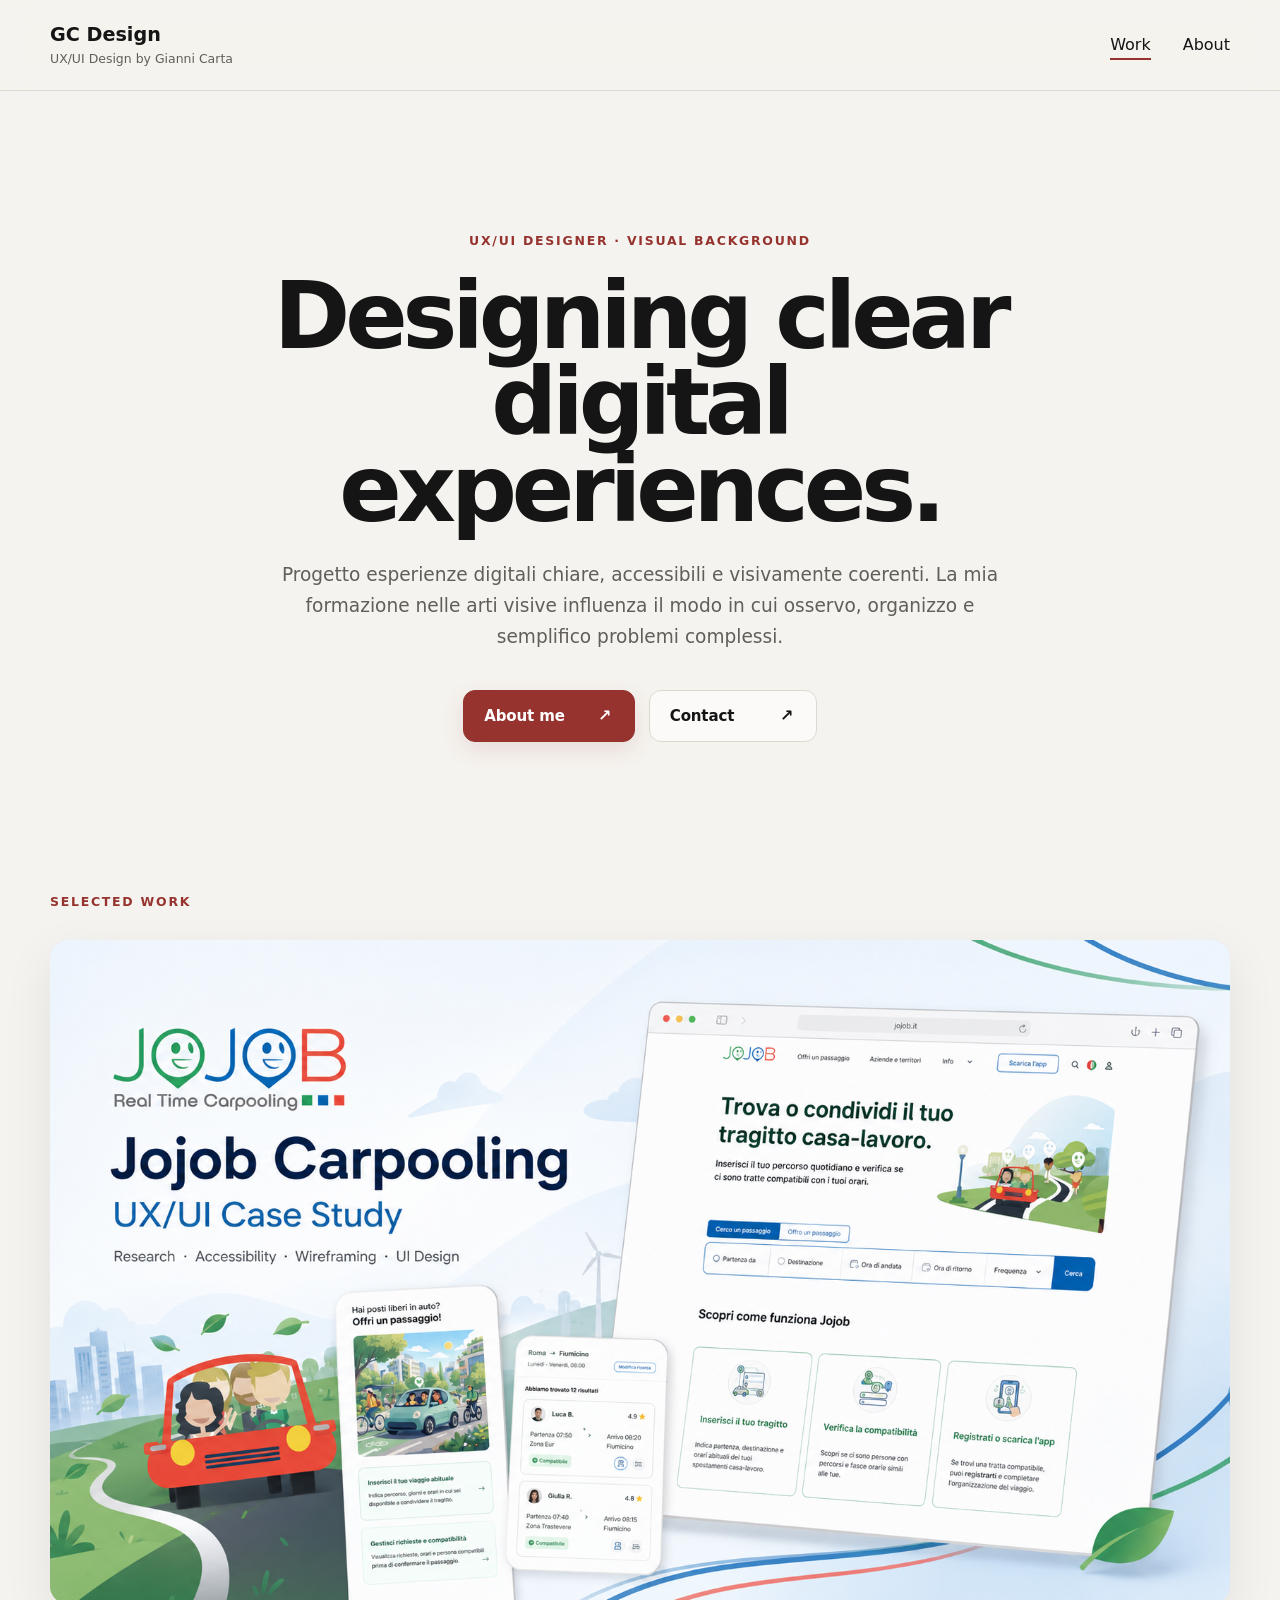
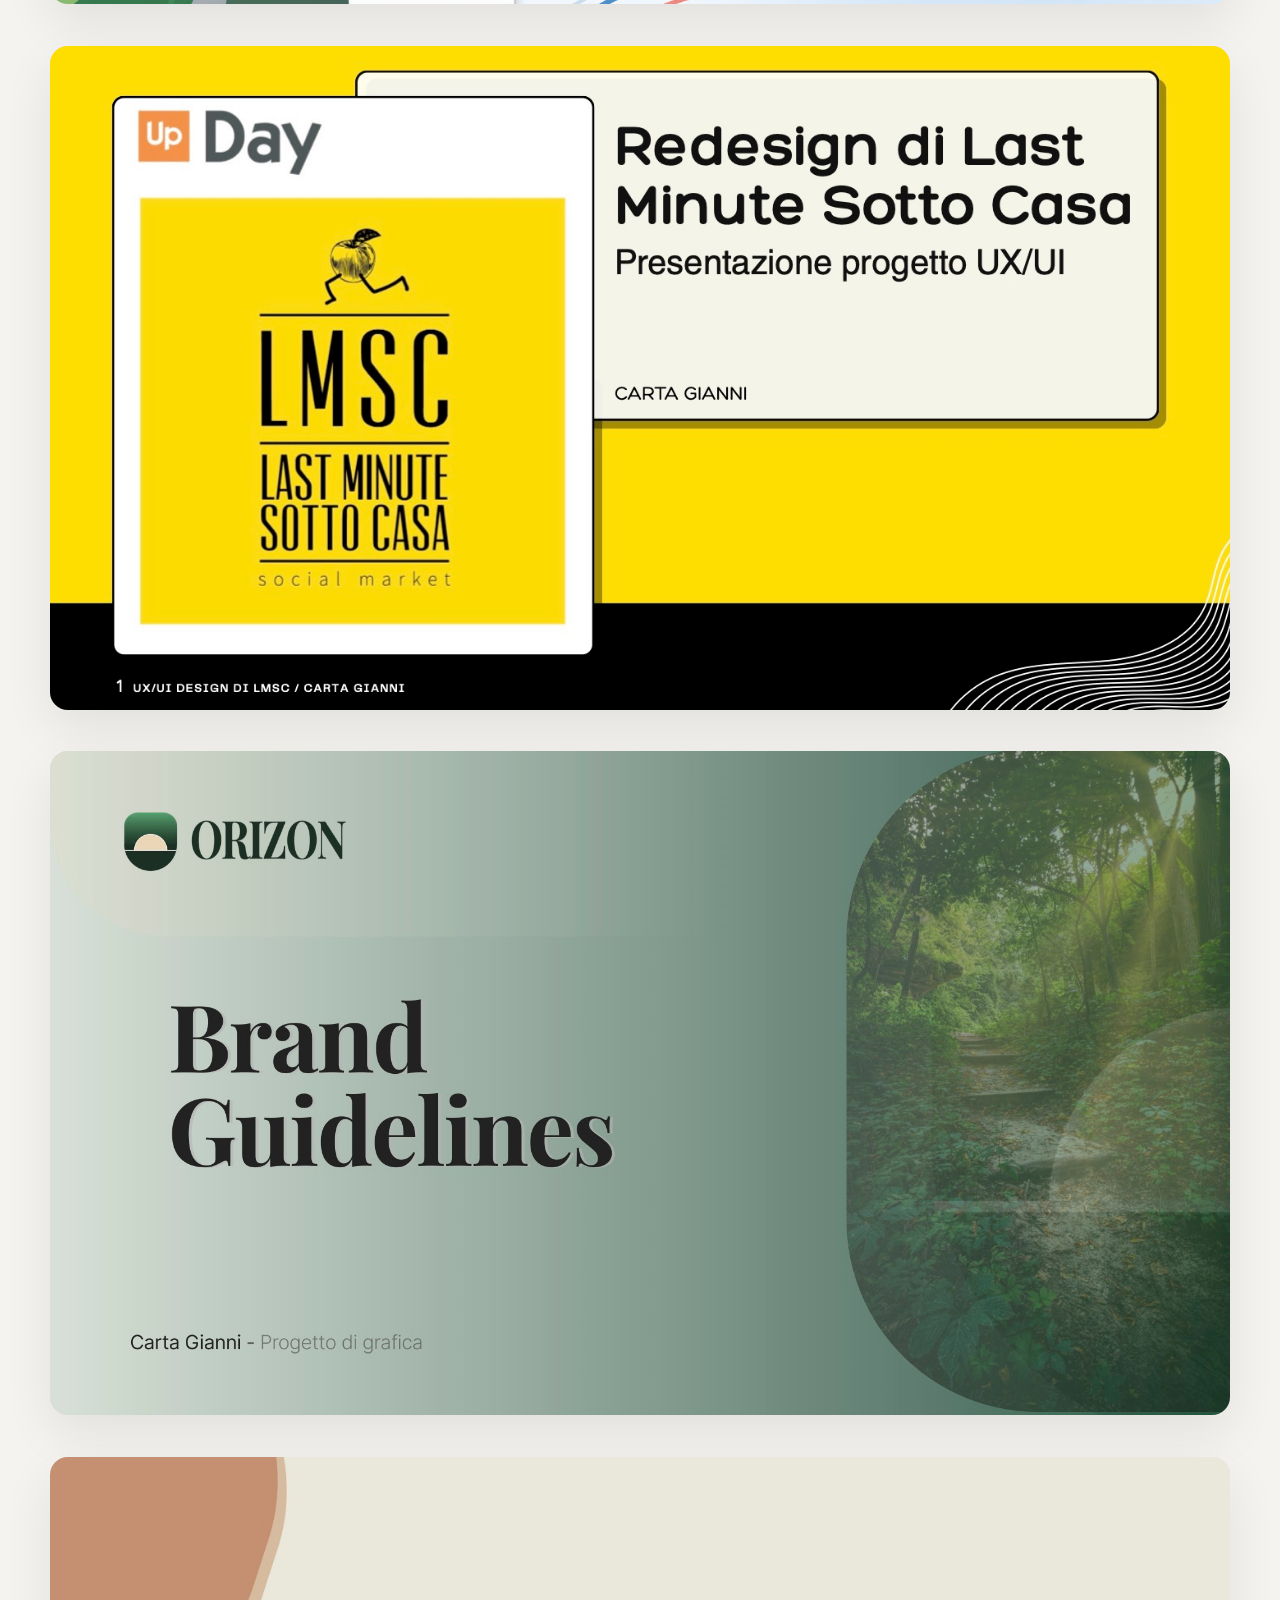
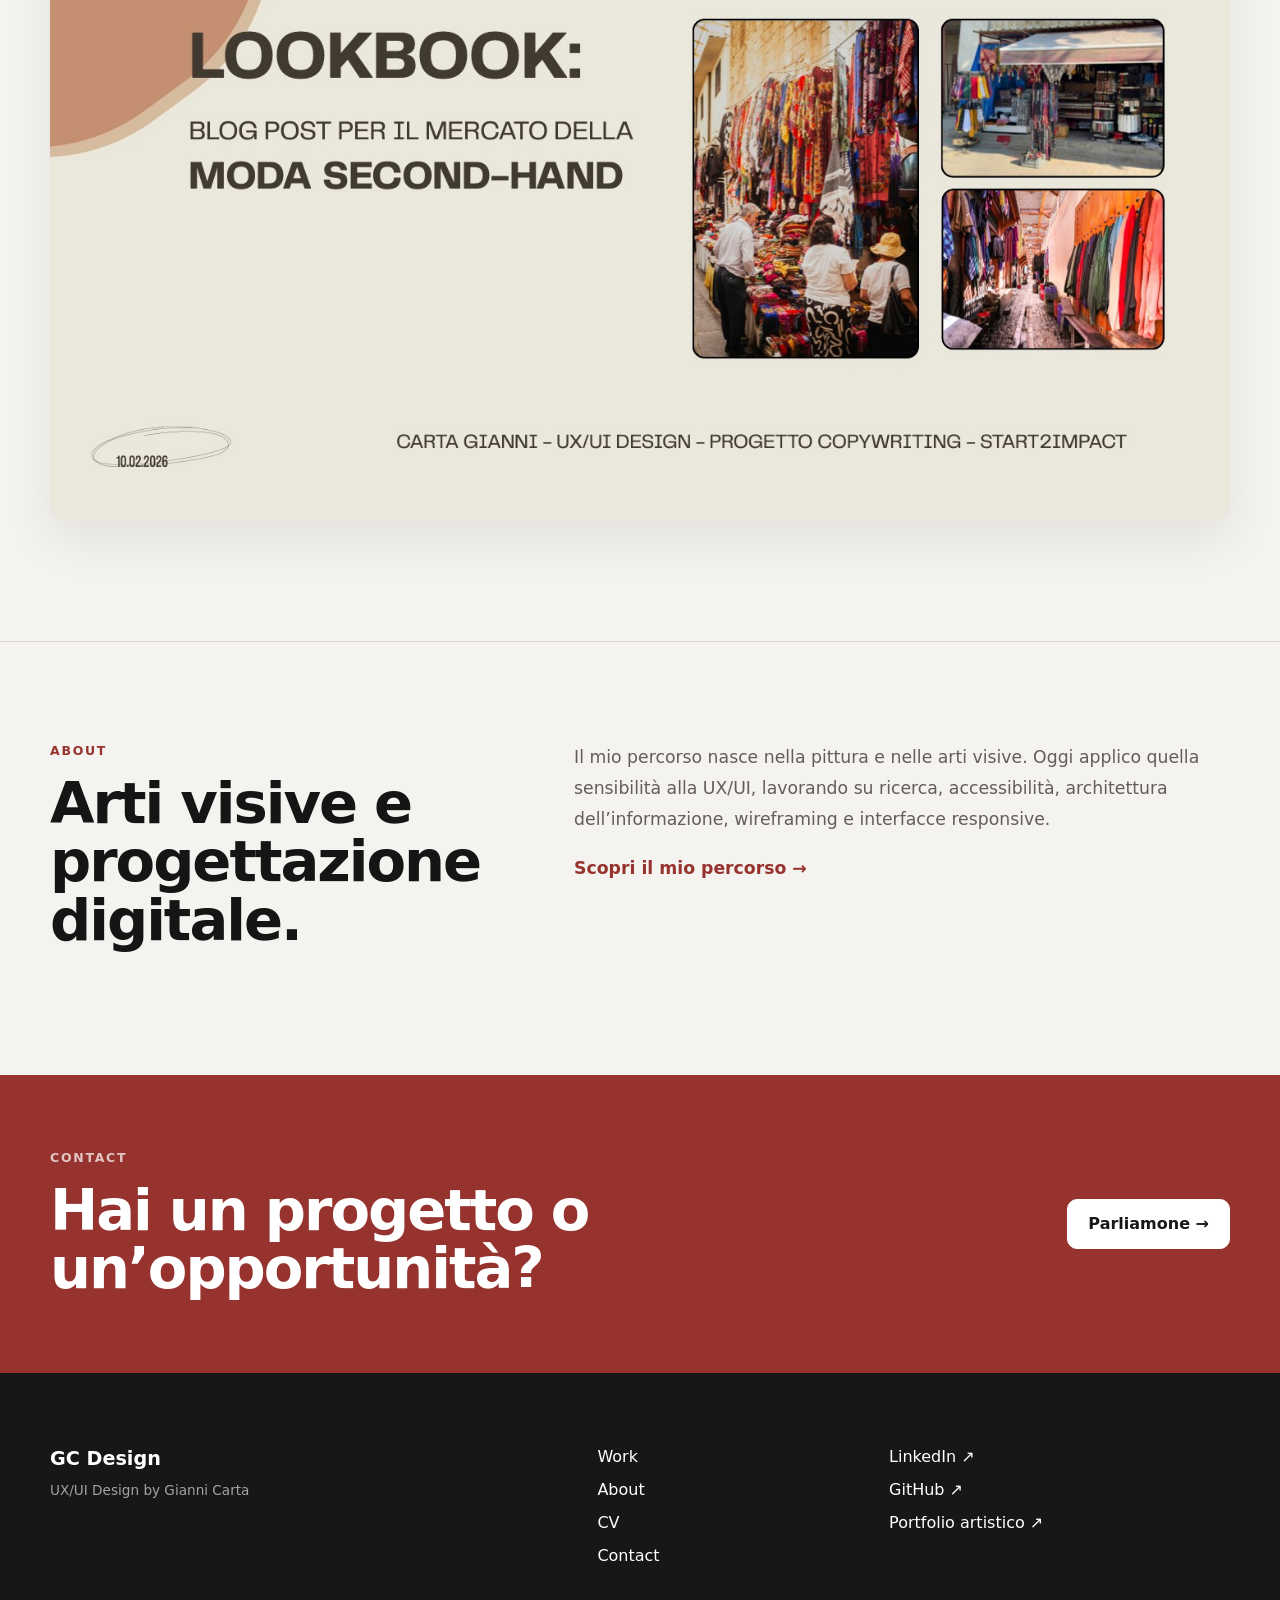
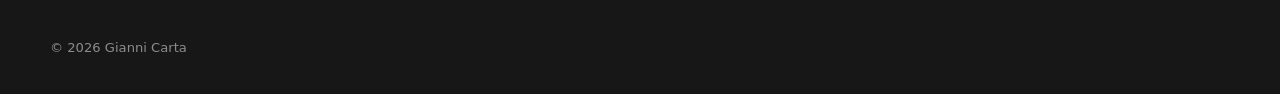
==== commit f495a944: "Refactor project and remove Bootstrap" ====
--- a/index.html
+++ b/index.html
@@ -8,12 +8,12 @@
   <meta property="og:type" content="website">
   <meta property="og:title" content="GC Design | Work">
   <meta property="og:description" content="Portfolio UX/UI di Gianni Carta: case study, progetti di redesign, visual design e copywriting.">
-  <meta property="og:image" content="assets/img/gc-logo-finale.png">
+  <meta property="og:image" content="https://giannicartaux-arch.github.io/gc-design/assets/img/gc-logo-finale.png">
+  <meta property="og:url" content="https://giannicartaux-arch.github.io/gc-design/index.html">
 
   <title>GC Design | Work</title>
 
   <link rel="icon" type="image/png" href="assets/img/gc-logo-finale.png">
-  <link href="https://cdn.jsdelivr.net/npm/bootstrap@5.3.3/dist/css/bootstrap.min.css" rel="stylesheet">
   <link rel="stylesheet" href="css/main.css">
 </head>
 <body id="top">
@@ -24,13 +24,7 @@
         <span class="brand-subtitle">UX/UI Design by Gianni Carta</span>
       </a>
 
-      <button
-        class="menu-toggle"
-        type="button"
-        aria-expanded="false"
-        aria-controls="main-menu"
-        aria-label="Apri il menu di navigazione"
-      >
+      <button class="menu-toggle" type="button" aria-expanded="false" aria-controls="main-menu" aria-label="Apri il menu di navigazione">
         <span></span><span></span><span></span>
       </button>
 
@@ -54,15 +48,8 @@
           organizzo e semplifico problemi complessi.
         </p>
         <div class="intro-actions">
-          <a class="intro-action intro-action-primary" href="about.html">
-            <span>About me</span>
-            <span class="intro-action-icon" aria-hidden="true">↗</span>
-          </a>
-
-          <a class="intro-action intro-action-secondary" href="contact.html">
-            <span>Contact</span>
-            <span class="intro-action-icon" aria-hidden="true">↗</span>
-          </a>
+          <a class="intro-action intro-action-primary" href="about.html"><span>About me</span><span class="intro-action-icon" aria-hidden="true">↗</span></a>
+          <a class="intro-action intro-action-secondary" href="contact.html"><span>Contact</span><span class="intro-action-icon" aria-hidden="true">↗</span></a>
         </div>
       </div>
     </section>
@@ -76,66 +63,20 @@
 
         <div class="work-list">
           <a class="work-card reveal" href="jojob.html">
-            <img
-              src="assets/img/jojob/jojob-cover.png"
-              alt="Jojob Carpooling — UX/UI Case Study"
-            >
-            <span class="work-card-overlay">
-              <span class="work-card-type">UX/UI · Case study</span>
-              <span class="work-card-title">Jojob Carpooling</span>
-              <span class="work-card-action">View case study →</span>
-            </span>
+            <img src="assets/img/jojob/jojob-cover.png" alt="Jojob Carpooling — UX/UI Case Study">
+            <span class="work-card-overlay"><span class="work-card-type">UX/UI · Case study</span><span class="work-card-title">Jojob Carpooling</span><span class="work-card-action">View case study →</span></span>
           </a>
-
-          <a
-            class="work-card reveal"
-            href="assets/pdf/last-minute-sotto-casa.pdf"
-            target="_blank"
-            rel="noopener noreferrer"
-          >
-            <img
-              src="assets/img/work/last-minute-cover.webp"
-              alt="Copertina del progetto Redesign di Last Minute Sotto Casa"
-            >
-            <span class="work-card-overlay">
-              <span class="work-card-type">UX/UI · Redesign</span>
-              <span class="work-card-title">Last Minute Sotto Casa</span>
-              <span class="work-card-action">View project PDF ↗</span>
-            </span>
+          <a class="work-card reveal" href="assets/pdf/last-minute-sotto-casa.pdf" target="_blank" rel="noopener noreferrer">
+            <img src="assets/img/work/last-minute-cover.webp" alt="Copertina del progetto Redesign di Last Minute Sotto Casa">
+            <span class="work-card-overlay"><span class="work-card-type">UX/UI · Redesign</span><span class="work-card-title">Last Minute Sotto Casa</span><span class="work-card-action">View project PDF ↗</span></span>
           </a>
-
-          <a
-            class="work-card reveal"
-            href="assets/pdf/orizon-brand-guidelines.pdf"
-            target="_blank"
-            rel="noopener noreferrer"
-          >
-            <img
-              src="assets/img/work/orizon-cover.webp"
-              alt="Copertina del progetto ORIZON Brand Guidelines"
-            >
-            <span class="work-card-overlay">
-              <span class="work-card-type">Visual Design · Brand identity</span>
-              <span class="work-card-title">ORIZON — Brand Guidelines</span>
-              <span class="work-card-action">View project PDF ↗</span>
-            </span>
+          <a class="work-card reveal" href="assets/pdf/orizon-brand-guidelines.pdf" target="_blank" rel="noopener noreferrer">
+            <img src="assets/img/work/orizon-cover.webp" alt="Copertina del progetto ORIZON Brand Guidelines">
+            <span class="work-card-overlay"><span class="work-card-type">Visual Design · Brand identity</span><span class="work-card-title">ORIZON — Brand Guidelines</span><span class="work-card-action">View project PDF ↗</span></span>
           </a>
-
-          <a
-            class="work-card reveal"
-            href="assets/pdf/lookbook-copywriting.pdf"
-            target="_blank"
-            rel="noopener noreferrer"
-          >
-            <img
-              src="assets/img/work/lookbook-cover.webp"
-              alt="Copertina del progetto di copywriting Lookbook"
-            >
-            <span class="work-card-overlay">
-              <span class="work-card-type">Copywriting · Content strategy</span>
-              <span class="work-card-title">LOOKBOOK — Moda second-hand</span>
-              <span class="work-card-action">View project PDF ↗</span>
-            </span>
+          <a class="work-card reveal" href="assets/pdf/lookbook-copywriting.pdf" target="_blank" rel="noopener noreferrer">
+            <img src="assets/img/work/lookbook-cover.webp" alt="Copertina del progetto di copywriting Lookbook">
+            <span class="work-card-overlay"><span class="work-card-type">Copywriting · Content strategy</span><span class="work-card-title">LOOKBOOK — Moda second-hand</span><span class="work-card-action">View project PDF ↗</span></span>
           </a>
         </div>
       </div>
@@ -143,16 +84,9 @@
 
     <section class="home-about">
       <div class="site-shell split-section reveal">
-        <div>
-          <p class="kicker">About</p>
-          <h2>Arti visive e progettazione digitale.</h2>
-        </div>
+        <div><p class="kicker">About</p><h2>Arti visive e progettazione digitale.</h2></div>
         <div class="split-copy">
-          <p>
-            Il mio percorso nasce nella pittura e nelle arti visive. Oggi applico
-            quella sensibilità alla UX/UI, lavorando su ricerca, accessibilità,
-            architettura dell’informazione, wireframing e interfacce responsive.
-          </p>
+          <p>Il mio percorso nasce nella pittura e nelle arti visive. Oggi applico quella sensibilità alla UX/UI, lavorando su ricerca, accessibilità, architettura dell’informazione, wireframing e interfacce responsive.</p>
           <a class="text-link" href="about.html">Scopri il mio percorso →</a>
         </div>
       </div>
@@ -160,10 +94,7 @@
 
     <section class="contact-strip">
       <div class="site-shell contact-strip-inner reveal">
-        <div>
-          <p class="kicker kicker-light">Contact</p>
-          <h2>Hai un progetto o un’opportunità?</h2>
-        </div>
+        <div><p class="kicker kicker-light">Contact</p><h2>Hai un progetto o un’opportunità?</h2></div>
         <a class="button-light" href="contact.html">Parliamone →</a>
       </div>
     </section>
@@ -171,34 +102,14 @@
 
   <footer class="site-footer">
     <div class="site-shell footer-grid">
-      <div>
-        <p class="footer-brand">GC Design</p>
-        <p class="footer-note">UX/UI Design by Gianni Carta</p>
-      </div>
-
-      <nav aria-label="Navigazione secondaria">
-        <ul class="footer-links">
-          <li><a href="index.html">Work</a></li>
-          <li><a href="about.html">About</a></li>
-          <li><a href="cv.html">CV</a></li>
-          <li><a href="contact.html">Contact</a></li>
-        </ul>
-      </nav>
-
-      <div class="footer-links">
-        <a href="https://www.linkedin.com/in/gianni-carta-244ba2430/" target="_blank" rel="noopener noreferrer">LinkedIn ↗</a>
-        <a href="https://github.com/giannicartaux-arch" target="_blank" rel="noopener noreferrer">GitHub ↗</a>
-        <a href="https://giannicarta.com" target="_blank" rel="noopener noreferrer">Portfolio artistico ↗</a>
-      </div>
-
+      <div><p class="footer-brand">GC Design</p><p class="footer-note">UX/UI Design by Gianni Carta</p></div>
+      <nav aria-label="Navigazione secondaria"><ul class="footer-links"><li><a href="index.html">Work</a></li><li><a href="about.html">About</a></li><li><a href="cv.html">CV</a></li><li><a href="contact.html">Contact</a></li></ul></nav>
+      <div class="footer-links"><a href="https://www.linkedin.com/in/gianni-carta-244ba2430/" target="_blank" rel="noopener noreferrer">LinkedIn ↗</a><a href="https://github.com/giannicartaux-arch" target="_blank" rel="noopener noreferrer">GitHub ↗</a><a href="https://giannicarta.com" target="_blank" rel="noopener noreferrer">Portfolio artistico ↗</a></div>
       <p class="footer-copy">© 2026 Gianni Carta</p>
     </div>
   </footer>
 
-  <button class="back-to-top" type="button" aria-label="Torna all'inizio della pagina" title="Torna su">
-    ↑
-  </button>
-
+  <button class="back-to-top" type="button" aria-label="Torna all'inizio della pagina" title="Torna su">↑</button>
   <script src="js/main.js"></script>
 </body>
 </html>
--- a/css/main.css
+++ b/css/main.css
@@ -1,12 +1,5 @@
-/* ====================================================== */
-/* GC DESIGN — MAIN SCSS */
-/* Revisione semplificata Work / About */
-/* ====================================================== */
-
-
-
 :root {
-  --bs-body-font-family: Inter, ui-sans-serif, system-ui, -apple-system, BlinkMacSystemFont, "Segoe UI", sans-serif;
+  --body-font-family: Inter, ui-sans-serif, system-ui, -apple-system, BlinkMacSystemFont, "Segoe UI", sans-serif;
 }
 
 *,
@@ -23,7 +16,7 @@
   margin: 0;
   background: #f5f3ef;
   color: #151515;
-  font-family: var(--bs-body-font-family);
+  font-family: var(--body-font-family);
   line-height: 1.5;
 }
 
@@ -63,8 +56,20 @@
 }
 
 .site-shell {
-  width: min(calc(100% - 48px), 1180px);
+  width: min(100% - 48px, 1180px);
   margin-inline: auto;
+}
+
+.visually-hidden {
+  position: absolute;
+  width: 1px;
+  height: 1px;
+  padding: 0;
+  margin: -1px;
+  overflow: hidden;
+  clip: rect(0, 0, 0, 0);
+  white-space: nowrap;
+  border: 0;
 }
 
 .kicker {
@@ -184,7 +189,6 @@
 }
 
 /* HEADER */
-
 .site-header {
   position: sticky;
   top: 0;
@@ -267,13 +271,104 @@
 }
 
 /* HOME / WORK */
-
 .work-intro {
-  padding: 110px 0 100px;
+  padding-block: clamp(86px, 11vw, 150px) clamp(78px, 9vw, 120px);
 }
 
 .work-intro-inner {
-  max-width: 980px;
+  max-width: 940px;
+  margin-inline: auto;
+  text-align: center;
+}
+
+.work-intro-inner .kicker {
+  margin-bottom: 22px;
+}
+
+.work-intro-inner h1 {
+  max-width: 920px;
+  margin-inline: auto;
+  margin-bottom: 26px;
+  font-size: clamp(3.7rem, 7.2vw, 6.7rem);
+  line-height: 0.94;
+  letter-spacing: -0.055em;
+  text-wrap: balance;
+}
+
+.work-intro-inner .intro-lead {
+  max-width: 760px;
+  margin-inline: auto;
+  font-size: clamp(1.05rem, 1.45vw, 1.25rem);
+  line-height: 1.68;
+}
+
+.intro-actions {
+  display: flex;
+  flex-wrap: wrap;
+  justify-content: center;
+  gap: 14px;
+  margin-top: 38px;
+}
+
+.intro-action {
+  display: inline-flex;
+  align-items: center;
+  justify-content: space-between;
+  gap: 28px;
+  min-width: 168px;
+  min-height: 52px;
+  padding: 13px 17px 13px 20px;
+  border-radius: 12px;
+  font-size: 0.94rem;
+  font-weight: 760;
+  letter-spacing: -0.01em;
+  text-decoration: none;
+  transition: transform 180ms ease, background-color 180ms ease, border-color 180ms ease, color 180ms ease, box-shadow 180ms ease;
+}
+
+.intro-action-icon {
+  display: inline-flex;
+  align-items: center;
+  justify-content: center;
+  width: 24px;
+  height: 24px;
+  font-size: 1rem;
+  transition: transform 180ms ease;
+}
+
+.intro-action-primary {
+  border: 1px solid #96332e;
+  background: #96332e;
+  color: #fff;
+  box-shadow: 0 8px 22px rgba(150, 51, 46, 0.12);
+}
+
+.intro-action-primary:hover,
+.intro-action-primary:focus-visible {
+  border-color: #782721;
+  background: #782721;
+  color: #fff;
+  box-shadow: 0 12px 28px rgba(150, 51, 46, 0.18);
+  transform: translateY(-2px);
+}
+
+.intro-action-secondary {
+  border: 1px solid #ddd8d0;
+  background: rgba(255, 255, 255, 0.56);
+  color: #151515;
+}
+
+.intro-action-secondary:hover,
+.intro-action-secondary:focus-visible {
+  border-color: rgba(21, 21, 21, 0.45);
+  background: #ffffff;
+  color: #151515;
+  transform: translateY(-2px);
+}
+
+.intro-action:hover .intro-action-icon,
+.intro-action:focus-visible .intro-action-icon {
+  transform: translate(2px, -2px);
 }
 
 .intro-links {
@@ -297,7 +392,7 @@
   position: relative;
   display: block;
   overflow: hidden;
-  aspect-ratio: 16 / 9;
+  aspect-ratio: 16/9;
   border-radius: 18px;
   background: #ddd;
   box-shadow: 0 18px 50px rgba(0, 0, 0, 0.08);
@@ -307,7 +402,8 @@
 .work-card img {
   width: 100%;
   height: 100%;
-  object-fit: cover;
+  -o-object-fit: cover;
+     object-fit: cover;
   transition: transform 420ms ease, filter 260ms ease;
 }
 
@@ -331,7 +427,7 @@
   color: #fff;
   opacity: 0;
   transform: translateY(14px);
-  transition: opacity 220ms ease, transform 220ms ease;
+  transition: opacity 220ms ease, transform 220ms ease, background-color 220ms ease;
 }
 
 .work-card-type {
@@ -370,6 +466,11 @@
 .work-card:hover .work-card-overlay,
 .work-card:focus-visible .work-card-overlay {
   transform: translateY(0);
+}
+
+.work-card:hover .work-card-overlay,
+.work-card:focus-visible .work-card-overlay {
+  background: rgba(0, 0, 0, 0.62);
 }
 
 .home-about,
@@ -390,6 +491,14 @@
   align-items: start;
 }
 
+@media (min-width: 901px) {
+  .about-block .split-section > div:first-child,
+  .home-about .split-section > div:first-child {
+    position: sticky;
+    top: 132px;
+    align-self: start;
+  }
+}
 .split-copy {
   max-width: 720px;
   color: #625e58;
@@ -420,7 +529,6 @@
 }
 
 /* ABOUT */
-
 .about-hero,
 .subpage-hero,
 .contact-hero,
@@ -437,8 +545,21 @@
   align-items: center;
 }
 
+.cv-contact-button {
+  align-self: end;
+}
+
 .about-actions {
+  display: flex;
+  flex-wrap: wrap;
+  gap: 16px;
   margin-top: 28px;
+}
+
+.contact-strip-actions {
+  display: flex;
+  flex-wrap: wrap;
+  gap: 16px;
 }
 
 .portrait-card {
@@ -447,9 +568,10 @@
 
 .portrait-card img {
   width: 100%;
-  aspect-ratio: 4 / 5;
+  aspect-ratio: 4/5;
   border-radius: 18px;
-  object-fit: cover;
+  -o-object-fit: cover;
+     object-fit: cover;
 }
 
 .section-muted {
@@ -457,21 +579,46 @@
 }
 
 .principles-list {
+  width: 100%;
+}
+
+.principle-item {
+  display: grid;
+  grid-template-columns: 54px minmax(0, 1fr);
+  gap: 24px;
+  align-items: start;
+  padding: 30px 0;
+  border-bottom: 1px solid #ddd8d0;
+}
+
+.principle-item:first-child {
   border-top: 1px solid #ddd8d0;
 }
 
-.principles-list article {
-  display: grid;
-  grid-template-columns: 54px minmax(0, 1fr);
-  gap: 18px;
-  padding: 28px 0;
-  border-bottom: 1px solid #ddd8d0;
-}
-
-.principles-list article > span {
+.principle-number {
+  padding-top: 4px;
   color: #96332e;
-  font-size: 0.82rem;
+  font-size: 0.8rem;
   font-weight: 800;
+  letter-spacing: 0.08em;
+}
+
+.principle-copy {
+  min-width: 0;
+  max-width: 680px;
+}
+
+.principle-copy h3 {
+  margin-bottom: 10px;
+  font-size: clamp(1.25rem, 2vw, 1.65rem);
+}
+
+.principle-copy p {
+  max-width: 620px;
+  margin-bottom: 0;
+  color: #625e58;
+  font-size: 1rem;
+  line-height: 1.75;
 }
 
 .principles-list p,
@@ -552,7 +699,6 @@
 }
 
 /* BREADCRUMB */
-
 .breadcrumb {
   margin: 0;
   padding: 16px 0;
@@ -579,13 +725,12 @@
   text-decoration: underline;
 }
 
-.breadcrumb [aria-current="page"] {
+.breadcrumb [aria-current=page] {
   color: #151515;
   font-weight: 700;
 }
 
 /* CV */
-
 .subpage-role {
   margin-bottom: 18px;
   color: #96332e;
@@ -610,6 +755,9 @@
 }
 
 .tool-cloud {
+  display: flex;
+  flex-wrap: wrap;
+  gap: 8px;
   list-style: none;
 }
 
@@ -627,7 +775,6 @@
 }
 
 /* CONTACT */
-
 .email-card {
   position: relative;
   display: flex;
@@ -658,35 +805,6 @@
   color: #fff;
 }
 
-.contact-grid {
-  display: grid;
-  grid-template-columns: minmax(260px, 0.7fr) minmax(0, 1.3fr);
-  gap: clamp(48px, 8vw, 110px);
-  align-items: start;
-}
-
-.contact-info {
-  position: sticky;
-  top: 120px;
-}
-
-.contact-social {
-  display: flex;
-  flex-direction: column;
-  margin-top: 34px;
-  border-top: 1px solid #ddd8d0;
-}
-
-.contact-social a {
-  padding: 14px 0;
-  border-bottom: 1px solid #ddd8d0;
-  text-decoration: none;
-}
-
-.contact-social a:hover {
-  color: #96332e;
-}
-
 .contact-form-card {
   padding: clamp(26px, 4vw, 48px);
   border: 1px solid #ddd8d0;
@@ -753,8 +871,95 @@
   font-size: 0.82rem;
 }
 
+.contact-stack {
+  display: grid;
+  gap: 54px;
+}
+
+.contact-info-panel {
+  padding: clamp(28px, 4vw, 48px);
+  border: 1px solid #ddd8d0;
+  border-radius: 18px;
+  background: rgba(255, 255, 255, 0.5);
+}
+
+.contact-info-heading {
+  max-width: 760px;
+  margin-bottom: 42px;
+}
+
+.contact-info-grid {
+  display: grid;
+  grid-template-columns: repeat(4, minmax(0, 1fr));
+  gap: 0;
+  border-top: 1px solid #ddd8d0;
+}
+
+.contact-info-grid article {
+  min-width: 0;
+  padding: 24px 28px 8px 0;
+}
+
+.contact-info-grid article + article {
+  padding-left: 28px;
+  border-left: 1px solid #ddd8d0;
+}
+
+.contact-info-label {
+  display: block;
+  margin-bottom: 12px;
+  color: #96332e;
+  font-size: 0.75rem;
+  font-weight: 800;
+  letter-spacing: 0.12em;
+  text-transform: uppercase;
+}
+
+.contact-info-grid p {
+  margin: 0;
+  color: #151515;
+  line-height: 1.65;
+}
+
+.contact-info-grid a {
+  color: inherit;
+  font-weight: 700;
+  text-decoration: none;
+}
+
+.contact-info-grid a:hover {
+  color: #96332e;
+  text-decoration: underline;
+}
+
+.contact-social-inline {
+  display: flex;
+  flex-direction: column;
+  gap: 8px;
+}
+
+.contact-form-wide {
+  width: 100%;
+  max-width: none;
+}
+
+.contact-form-wide > h2 {
+  max-width: 860px;
+}
+
+.contact-form-wide .form-intro {
+  max-width: 740px;
+}
+
+.contact-form-wide .contact-form {
+  max-width: 980px;
+}
+
+.contact-form-wide .form-field textarea {
+  min-height: 220px;
+}
+
 /* CASE STUDY */
-
 .case-hero-copy {
   max-width: 900px;
 }
@@ -764,16 +969,17 @@
   margin: 56px 0 42px;
   place-items: center;
   overflow: hidden;
-  min-height: 580px;
+  padding: clamp(24px, 4vw, 52px);
   border-radius: 18px;
   background: #ebe9e4;
 }
 
-.case-cover video {
-  width: min(320px, 65vw);
-  border: 1px solid #ddd8d0;
-  border-radius: 18px;
-  box-shadow: 0 18px 50px rgba(0, 0, 0, 0.08);
+.case-cover img {
+  width: 100%;
+  max-height: 720px;
+  -o-object-fit: contain;
+     object-fit: contain;
+  border-radius: 14px;
 }
 
 .case-facts {
@@ -858,16 +1064,6 @@
   font-size: 0.86rem;
 }
 
-.two-image-grid {
-  display: grid;
-  grid-template-columns: repeat(2, minmax(0, 1fr));
-  gap: 28px;
-}
-
-.case-mobile-shot {
-  max-width: 680px;
-}
-
 .case-result {
   background: #96332e;
   color: #fff;
@@ -877,8 +1073,106 @@
   color: rgba(255, 255, 255, 0.78);
 }
 
+/* MOTION */
+.reveal {
+  opacity: 0;
+  transform: translateY(42px);
+  transition: opacity 760ms ease, transform 760ms cubic-bezier(0.16, 1, 0.3, 1);
+  will-change: opacity, transform;
+}
+
+.reveal.is-visible {
+  opacity: 1;
+  transform: translateY(0);
+}
+
+.principle-item.reveal:nth-child(2) {
+  transition-delay: 70ms;
+}
+
+.principle-item.reveal:nth-child(3) {
+  transition-delay: 140ms;
+}
+
+.principle-item.reveal:nth-child(4) {
+  transition-delay: 210ms;
+}
+
+.case-resource-grid {
+  display: grid;
+  grid-template-columns: repeat(2, minmax(0, 1fr));
+  gap: 28px;
+  margin-top: 48px;
+}
+
+.case-resource-card {
+  overflow: hidden;
+  border: 1px solid #ddd8d0;
+  border-radius: 18px;
+  background: #ffffff;
+  color: #151515;
+  text-decoration: none;
+  transition: transform 220ms ease, box-shadow 220ms ease, border-color 220ms ease;
+}
+
+.case-resource-card:hover,
+.case-resource-card:focus-visible {
+  border-color: rgba(150, 51, 46, 0.4);
+  box-shadow: 0 18px 50px rgba(0, 0, 0, 0.08);
+  color: #151515;
+  transform: translateY(-4px);
+}
+
+.case-resource-media {
+  overflow: hidden;
+  aspect-ratio: 16/10;
+  border-bottom: 1px solid #ddd8d0;
+  background: #ebe8e2;
+}
+
+.case-resource-media img {
+  width: 100%;
+  height: 100%;
+  -o-object-fit: cover;
+     object-fit: cover;
+  transition: transform 320ms ease, opacity 220ms ease;
+}
+
+.case-resource-card:hover .case-resource-media img,
+.case-resource-card:focus-visible .case-resource-media img {
+  opacity: 0.9;
+  transform: scale(1.015);
+}
+
+.case-resource-copy {
+  padding: 24px;
+}
+
+.case-resource-label {
+  margin-bottom: 10px;
+  color: #96332e;
+  font-size: 0.74rem;
+  font-weight: 800;
+  letter-spacing: 0.12em;
+  text-transform: uppercase;
+}
+
+.case-resource-copy h3 {
+  margin-bottom: 22px;
+  font-size: clamp(1.45rem, 2.5vw, 2rem);
+}
+
+.case-resource-copy > span {
+  color: #625e58;
+  font-size: 0.9rem;
+  font-weight: 700;
+}
+
+.case-final-ui {
+  margin-top: 72px;
+}
+
 /* FOOTER */
-
 .site-footer {
   padding: 72px 0 36px;
   background: #171717;
@@ -919,7 +1213,7 @@
 }
 
 .footer-copy {
-  grid-column: 1 / -1;
+  grid-column: 1/-1;
   margin: 34px 0 0;
   color: rgba(255, 255, 255, 0.5);
   font-size: 0.82rem;
@@ -950,7 +1244,6 @@
 }
 
 /* RESPONSIVE */
-
 @media (max-width: 900px) {
   .split-section,
   .case-grid,
@@ -958,67 +1251,66 @@
   .about-hero-grid,
   .contact-hero-grid,
   .subpage-hero-grid,
-  .contact-grid,
   .art-grid {
     grid-template-columns: 1fr;
   }
-
   .case-facts {
     grid-template-columns: repeat(2, minmax(0, 1fr));
   }
-
   .case-facts div:nth-child(2) {
     border-right: 0;
   }
-
-  .case-facts div:nth-child(-n + 2) {
+  .case-facts div:nth-child(-n+2) {
     border-bottom: 1px solid #ddd8d0;
   }
-
   .cv-heading,
-  .case-heading,
-  .contact-info {
+  .case-heading {
     position: static;
   }
-
   .skill-columns {
     grid-template-columns: 1fr;
   }
-
-  .case-cover {
-    min-height: 480px;
-  }
-}
-
+  .principle-item {
+    grid-template-columns: 44px minmax(0, 1fr);
+    gap: 18px;
+  }
+  .contact-info-grid {
+    grid-template-columns: repeat(2, minmax(0, 1fr));
+  }
+  .contact-info-grid article {
+    padding: 22px 22px 22px 0;
+    border-bottom: 1px solid #ddd8d0;
+  }
+  .contact-info-grid article + article {
+    padding-left: 22px;
+  }
+  .contact-info-grid article:nth-child(3) {
+    padding-left: 0;
+    border-left: 0;
+  }
+}
 @media (max-width: 760px) {
   .site-shell {
-    width: min(calc(100% - 32px), 1180px);
-  }
-
+    width: min(100% - 32px, 1180px);
+  }
   .header-inner {
     min-height: 76px;
   }
-
   .brand-subtitle {
     display: none;
   }
-
   .menu-toggle {
     display: block;
   }
-
-  .menu-toggle[aria-expanded="true"] span:nth-child(1) {
+  .menu-toggle[aria-expanded=true] span:nth-child(1) {
     transform: translateY(7px) rotate(45deg);
   }
-
-  .menu-toggle[aria-expanded="true"] span:nth-child(2) {
+  .menu-toggle[aria-expanded=true] span:nth-child(2) {
     opacity: 0;
   }
-
-  .menu-toggle[aria-expanded="true"] span:nth-child(3) {
+  .menu-toggle[aria-expanded=true] span:nth-child(3) {
     transform: translateY(-7px) rotate(-45deg);
   }
-
   .main-nav {
     position: fixed;
     inset: 76px 0 auto 0;
@@ -1028,34 +1320,54 @@
     border-top: 1px solid #ddd8d0;
     background: #f5f3ef;
   }
-
   .main-nav.is-open {
     display: block;
   }
-
   .nav-list {
     flex-direction: column;
     gap: 0;
   }
-
   .nav-list li {
     border-bottom: 1px solid #ddd8d0;
   }
-
   .nav-list a {
     display: block;
     padding: 22px 0;
     font-size: 1.45rem;
   }
-
-  .work-intro,
+  .work-intro {
+    padding-block: 72px 68px;
+  }
+  .work-intro-inner {
+    max-width: none;
+    text-align: left;
+  }
+  .work-intro-inner h1 {
+    max-width: 620px;
+    margin-inline: 0;
+    font-size: clamp(3rem, 15vw, 4.6rem);
+    line-height: 0.96;
+  }
+  .work-intro-inner .intro-lead {
+    max-width: 610px;
+    margin-inline: 0;
+    font-size: 1.02rem;
+  }
+  .intro-actions {
+    justify-content: flex-start;
+    gap: 12px;
+    margin-top: 30px;
+  }
+  .intro-action {
+    width: auto;
+    min-width: 158px;
+  }
   .about-hero,
   .subpage-hero,
   .contact-hero,
   .case-hero {
     padding: 68px 0 76px;
   }
-
   .work-section,
   .home-about,
   .about-block,
@@ -1065,85 +1377,122 @@
   .about-art {
     padding: 70px 0;
   }
-
   .work-list {
     gap: 24px;
   }
-
   .work-card {
-    aspect-ratio: 4 / 3;
-  }
-
+    aspect-ratio: 16/12;
+  }
   .work-card::after {
     opacity: 1;
-    background: linear-gradient(to top, rgba(0, 0, 0, 0.72), rgba(0, 0, 0, 0.08) 65%);
-  }
-
+    background: linear-gradient(to top, rgba(0, 0, 0, 0.82) 0%, rgba(0, 0, 0, 0.52) 42%, rgba(0, 0, 0, 0.18) 68%, transparent 82%);
+  }
   .work-card-overlay {
     opacity: 1;
     transform: none;
   }
-
   .work-card-title {
     font-size: clamp(1.8rem, 9vw, 3.2rem);
   }
-
   .contact-strip-inner,
   .form-footer {
     align-items: flex-start;
     flex-direction: column;
   }
-
   .skill-columns,
   .problem-grid,
-  .two-image-grid,
   .form-row,
   .language-grid {
     grid-template-columns: 1fr;
   }
-
+  .principle-item {
+    grid-template-columns: 36px minmax(0, 1fr);
+    padding: 24px 0;
+  }
+  .principle-copy,
+  .principle-copy p {
+    max-width: none;
+  }
+  .reveal {
+    transform: translateY(24px);
+  }
+  .contact-stack {
+    gap: 30px;
+  }
+  .contact-info-panel {
+    padding: 22px 18px;
+  }
+  .contact-info-heading {
+    margin-bottom: 26px;
+  }
+  .contact-info-grid {
+    grid-template-columns: 1fr;
+  }
+  .contact-info-grid article,
+  .contact-info-grid article + article,
+  .contact-info-grid article:nth-child(3) {
+    padding: 20px 0;
+    border-left: 0;
+    border-bottom: 1px solid #ddd8d0;
+  }
+  .contact-info-grid article:last-child {
+    border-bottom: 0;
+  }
+  .contact-form-wide .contact-form {
+    max-width: none;
+  }
+  .case-resource-grid {
+    grid-template-columns: 1fr;
+    gap: 20px;
+    margin-top: 34px;
+  }
+  .case-resource-copy {
+    padding: 20px;
+  }
+  .case-resource-media {
+    aspect-ratio: 4/3;
+  }
+  .case-final-ui {
+    margin-top: 48px;
+  }
   .timeline-simple article,
   .cv-timeline article {
     grid-template-columns: 1fr;
     gap: 10px;
   }
-
   .case-facts {
     grid-template-columns: 1fr;
   }
-
   .case-facts div,
   .case-facts div:nth-child(2) {
     border-right: 0;
     border-bottom: 1px solid #ddd8d0;
   }
-
   .case-facts div:last-child {
     border-bottom: 0;
   }
-
-  .case-cover {
-    min-height: 420px;
-  }
-
-  .case-cover video {
-    width: min(280px, 70vw);
-  }
-
   .footer-grid {
     grid-template-columns: 1fr;
   }
-
   .footer-copy {
     grid-column: auto;
   }
-
   .back-to-top {
     right: 16px;
     bottom: 16px;
   }
 }
-
+@media (max-width: 480px) {
+  .intro-actions {
+    display: grid;
+    grid-template-columns: 1fr 1fr;
+    width: 100%;
+  }
+  .intro-action {
+    min-width: 0;
+    width: 100%;
+  }
+}
 @media (prefers-reduced-motion: reduce) {
   *,
   *::before,
@@ -1153,619 +1502,10 @@
     animation-duration: 0.01ms !important;
     animation-iteration-count: 1 !important;
   }
-}
-
-
-/* ====================================================== */
-/* V2 — HERO CENTRATO + REVEAL ON SCROLL */
-/* ====================================================== */
-
-.work-intro-inner {
-  margin-inline: auto;
-  text-align: center;
-}
-
-.work-intro-inner .intro-lead {
-  margin-inline: auto;
-}
-
-.work-intro-inner .intro-links {
-  justify-content: center;
-}
-
-.reveal {
-  opacity: 0;
-  transform: translateY(28px);
-  transition:
-    opacity 620ms ease,
-    transform 620ms cubic-bezier(0.22, 1, 0.36, 1);
-}
-
-.reveal.is-visible {
-  opacity: 1;
-  transform: translateY(0);
-}
-
-.work-card.reveal {
-  transition:
-    opacity 620ms ease,
-    transform 620ms cubic-bezier(0.22, 1, 0.36, 1),
-    box-shadow 220ms ease;
-}
-
-@media (max-width: 760px) {
-  .work-intro-inner {
-    text-align: left;
-  }
-
-  .work-intro-inner .intro-lead {
-    margin-inline: 0;
-  }
-
-  .work-intro-inner .intro-links {
-    justify-content: flex-start;
-  }
-}
-
-@media (prefers-reduced-motion: reduce) {
-  .reveal,
-  .reveal.is-visible {
-    opacity: 1;
-    transform: none;
-  }
-}
-
-
-/* ====================================================== */
-/* V3 — ABOUT LAYOUT + STICKY SECTION HEADING + MOTION */
-/* ====================================================== */
-
-@media (min-width: 901px) {
-  .about-block .split-section > div:first-child,
-  .home-about .split-section > div:first-child {
-    position: sticky;
-    top: 132px;
-    align-self: start;
-  }
-}
-
-.principles-list {
-  width: 100%;
-}
-
-.principle-item {
-  display: grid;
-  grid-template-columns: 54px minmax(0, 1fr);
-  gap: 24px;
-  align-items: start;
-  padding: 30px 0;
-  border-bottom: 1px solid #ddd8d0;
-}
-
-.principle-item:first-child {
-  border-top: 1px solid #ddd8d0;
-}
-
-.principle-number {
-  padding-top: 4px;
-  color: #96332e;
-  font-size: 0.8rem;
-  font-weight: 800;
-  letter-spacing: 0.08em;
-}
-
-.principle-copy {
-  min-width: 0;
-  max-width: 680px;
-}
-
-.principle-copy h3 {
-  margin-bottom: 10px;
-  font-size: clamp(1.25rem, 2vw, 1.65rem);
-}
-
-.principle-copy p {
-  max-width: 620px;
-  margin-bottom: 0;
-  color: #625e58;
-  font-size: 1rem;
-  line-height: 1.75;
-}
-
-.reveal {
-  opacity: 0;
-  transform: translateY(42px);
-  transition:
-    opacity 760ms ease,
-    transform 760ms cubic-bezier(0.16, 1, 0.3, 1);
-  will-change: opacity, transform;
-}
-
-.reveal.is-visible {
-  opacity: 1;
-  transform: translateY(0);
-}
-
-.principle-item.reveal:nth-child(2) { transition-delay: 70ms; }
-.principle-item.reveal:nth-child(3) { transition-delay: 140ms; }
-.principle-item.reveal:nth-child(4) { transition-delay: 210ms; }
-
-@media (max-width: 900px) {
-  .principle-item {
-    grid-template-columns: 44px minmax(0, 1fr);
-    gap: 18px;
-  }
-}
-
-@media (max-width: 760px) {
-  .principle-item {
-    grid-template-columns: 36px minmax(0, 1fr);
-    padding: 24px 0;
-  }
-
-  .principle-copy,
-  .principle-copy p {
-    max-width: none;
-  }
-
-  .reveal {
-    transform: translateY(24px);
-  }
-}
-
-@media (prefers-reduced-motion: reduce) {
   .reveal,
   .reveal.is-visible {
     opacity: 1;
     transform: none;
     transition: none;
   }
-}
-
-
-/* ====================================================== */
-/* FINAL REFINEMENTS — HOME ACTIONS + CONTACT STACK */
-/* ====================================================== */
-
-.intro-actions {
-  display: flex;
-  flex-wrap: wrap;
-  justify-content: center;
-  gap: 16px;
-  margin-top: 34px;
-}
-
-.intro-action {
-  display: inline-flex;
-  align-items: center;
-  justify-content: space-between;
-  gap: 24px;
-  min-width: 180px;
-  padding: 14px 18px;
-  border-radius: 999px;
-  font-weight: 750;
-  text-decoration: none;
-  transition:
-    transform 180ms ease,
-    background-color 180ms ease,
-    color 180ms ease,
-    border-color 180ms ease;
-}
-
-.intro-action-primary {
-  border: 1px solid #96332e;
-  background: #96332e;
-  color: #fff;
-}
-
-.intro-action-primary:hover {
-  background: #782721;
-  color: #fff;
-  transform: translateY(-2px);
-}
-
-.intro-action-secondary {
-  border: 1px solid #ddd8d0;
-  background: rgba(255, 255, 255, 0.58);
-  color: #151515;
-}
-
-.intro-action-secondary:hover {
-  border-color: #151515;
-  background: #ffffff;
-  color: #151515;
-  transform: translateY(-2px);
-}
-
-.contact-stack {
-  display: grid;
-  gap: 54px;
-}
-
-.contact-info-panel {
-  padding: clamp(28px, 4vw, 48px);
-  border: 1px solid #ddd8d0;
-  border-radius: 18px;
-  background: rgba(255, 255, 255, 0.5);
-}
-
-.contact-info-heading {
-  max-width: 760px;
-  margin-bottom: 42px;
-}
-
-.contact-info-grid {
-  display: grid;
-  grid-template-columns: repeat(4, minmax(0, 1fr));
-  gap: 0;
-  border-top: 1px solid #ddd8d0;
-}
-
-.contact-info-grid article {
-  min-width: 0;
-  padding: 24px 28px 8px 0;
-}
-
-.contact-info-grid article + article {
-  padding-left: 28px;
-  border-left: 1px solid #ddd8d0;
-}
-
-.contact-info-label {
-  display: block;
-  margin-bottom: 12px;
-  color: #96332e;
-  font-size: 0.75rem;
-  font-weight: 800;
-  letter-spacing: 0.12em;
-  text-transform: uppercase;
-}
-
-.contact-info-grid p {
-  margin: 0;
-  color: #151515;
-  line-height: 1.65;
-}
-
-.contact-info-grid a {
-  color: inherit;
-  font-weight: 700;
-  text-decoration: none;
-}
-
-.contact-info-grid a:hover {
-  color: #96332e;
-  text-decoration: underline;
-}
-
-.contact-social-inline {
-  display: flex;
-  flex-direction: column;
-  gap: 8px;
-}
-
-.contact-form-wide {
-  width: 100%;
-  max-width: none;
-}
-
-.contact-form-wide > h2 {
-  max-width: 860px;
-}
-
-.contact-form-wide .form-intro {
-  max-width: 740px;
-}
-
-.contact-form-wide .contact-form {
-  max-width: 980px;
-}
-
-.contact-form-wide .form-field textarea {
-  min-height: 220px;
-}
-
-@media (max-width: 900px) {
-  .contact-info-grid {
-    grid-template-columns: repeat(2, minmax(0, 1fr));
-  }
-
-  .contact-info-grid article {
-    padding: 22px 22px 22px 0;
-    border-bottom: 1px solid #ddd8d0;
-  }
-
-  .contact-info-grid article + article {
-    padding-left: 22px;
-  }
-
-  .contact-info-grid article:nth-child(3) {
-    padding-left: 0;
-    border-left: 0;
-  }
-}
-
-@media (max-width: 760px) {
-  .intro-actions {
-    justify-content: flex-start;
-    gap: 12px;
-  }
-
-  .intro-action {
-    width: 100%;
-    min-width: 0;
-  }
-
-  .contact-stack {
-    gap: 30px;
-  }
-
-  .contact-info-panel {
-    padding: 22px 18px;
-  }
-
-  .contact-info-heading {
-    margin-bottom: 26px;
-  }
-
-  .contact-info-grid {
-    grid-template-columns: 1fr;
-  }
-
-  .contact-info-grid article,
-  .contact-info-grid article + article,
-  .contact-info-grid article:nth-child(3) {
-    padding: 20px 0;
-    border-left: 0;
-    border-bottom: 1px solid #ddd8d0;
-  }
-
-  .contact-info-grid article:last-child {
-    border-bottom: 0;
-  }
-
-  .contact-form-wide .contact-form {
-    max-width: none;
-  }
-}
-
-
-/* ====================================================== */
-/* JOJOB — PDF PROJECT CARDS */
-/* ====================================================== */
-
-.case-cover {
-  min-height: 0;
-  padding: clamp(24px, 4vw, 52px);
-}
-
-.case-cover img {
-  width: 100%;
-  max-height: 720px;
-  object-fit: contain;
-  border-radius: 14px;
-}
-
-.case-resource-grid {
-  display: grid;
-  grid-template-columns: repeat(2, minmax(0, 1fr));
-  gap: 28px;
-  margin-top: 48px;
-}
-
-.case-resource-card {
-  overflow: hidden;
-  border: 1px solid #ddd8d0;
-  border-radius: 18px;
-  background: #ffffff;
-  color: #151515;
-  text-decoration: none;
-  transition:
-    transform 220ms ease,
-    box-shadow 220ms ease,
-    border-color 220ms ease;
-}
-
-.case-resource-card:hover,
-.case-resource-card:focus-visible {
-  border-color: rgba(150, 51, 46, 0.4);
-  box-shadow: 0 18px 50px rgba(0, 0, 0, 0.08);
-  color: #151515;
-  transform: translateY(-4px);
-}
-
-.case-resource-media {
-  overflow: hidden;
-  aspect-ratio: 16 / 10;
-  border-bottom: 1px solid #ddd8d0;
-  background: #ebe8e2;
-}
-
-.case-resource-media img {
-  width: 100%;
-  height: 100%;
-  object-fit: cover;
-  transition:
-    transform 320ms ease,
-    opacity 220ms ease;
-}
-
-.case-resource-card:hover .case-resource-media img,
-.case-resource-card:focus-visible .case-resource-media img {
-  opacity: 0.9;
-  transform: scale(1.015);
-}
-
-.case-resource-copy {
-  padding: 24px;
-}
-
-.case-resource-label {
-  margin-bottom: 10px;
-  color: #96332e;
-  font-size: 0.74rem;
-  font-weight: 800;
-  letter-spacing: 0.12em;
-  text-transform: uppercase;
-}
-
-.case-resource-copy h3 {
-  margin-bottom: 22px;
-  font-size: clamp(1.45rem, 2.5vw, 2rem);
-}
-
-.case-resource-copy > span {
-  color: #625e58;
-  font-size: 0.9rem;
-  font-weight: 700;
-}
-
-.case-final-ui {
-  margin-top: 72px;
-}
-
-@media (max-width: 760px) {
-  .case-resource-grid {
-    grid-template-columns: 1fr;
-    gap: 20px;
-    margin-top: 34px;
-  }
-
-  .case-resource-copy {
-    padding: 20px;
-  }
-
-  .case-resource-media {
-    aspect-ratio: 4 / 3;
-  }
-
-  .case-final-ui {
-    margin-top: 48px;
-  }
-}
-
-
-/* ====================================================== */
-/* HOME HERO — REFINED EDITORIAL VERSION */
-/* ====================================================== */
-
-.work-intro {
-  padding-block: clamp(86px, 11vw, 150px) clamp(78px, 9vw, 120px);
-}
-
-.work-intro-inner {
-  max-width: 940px;
-}
-
-.work-intro-inner .kicker {
-  margin-bottom: 22px;
-}
-
-.work-intro-inner h1 {
-  max-width: 920px;
-  margin-inline: auto;
-  margin-bottom: 26px;
-  font-size: clamp(3.7rem, 7.2vw, 6.7rem);
-  line-height: 0.94;
-  letter-spacing: -0.055em;
-  text-wrap: balance;
-}
-
-.work-intro-inner .intro-lead {
-  max-width: 760px;
-  font-size: clamp(1.05rem, 1.45vw, 1.25rem);
-  line-height: 1.68;
-}
-
-.intro-actions {
-  display: flex;
-  flex-wrap: wrap;
-  justify-content: center;
-  gap: 14px;
-  margin-top: 38px;
-}
-
-.intro-action {
-  display: inline-flex;
-  align-items: center;
-  justify-content: space-between;
-  gap: 28px;
-  min-width: 168px;
-  min-height: 52px;
-  padding: 13px 17px 13px 20px;
-  border-radius: 12px;
-  font-size: 0.94rem;
-  font-weight: 760;
-  letter-spacing: -0.01em;
-  text-decoration: none;
-  transition: transform 180ms ease, background-color 180ms ease, border-color 180ms ease, color 180ms ease, box-shadow 180ms ease;
-}
-
-.intro-action-icon {
-  display: inline-flex;
-  align-items: center;
-  justify-content: center;
-  width: 24px;
-  height: 24px;
-  font-size: 1rem;
-  transition: transform 180ms ease;
-}
-
-.intro-action-primary {
-  border: 1px solid #96332e;
-  background: #96332e;
-  color: #fff;
-  box-shadow: 0 8px 22px rgba(150, 51, 46, 0.12);
-}
-
-.intro-action-primary:hover,
-.intro-action-primary:focus-visible {
-  background: #782721;
-  border-color: #782721;
-  color: #fff;
-  transform: translateY(-2px);
-  box-shadow: 0 12px 28px rgba(150, 51, 46, 0.18);
-}
-
-.intro-action-secondary {
-  border: 1px solid #ddd8d0;
-  background: rgba(255, 255, 255, 0.56);
-  color: #151515;
-}
-
-.intro-action-secondary:hover,
-.intro-action-secondary:focus-visible {
-  border-color: rgba(21, 21, 21, 0.45);
-  background: #ffffff;
-  color: #151515;
-  transform: translateY(-2px);
-}
-
-.intro-action:hover .intro-action-icon,
-.intro-action:focus-visible .intro-action-icon {
-  transform: translate(2px, -2px);
-}
-
-.work-card-overlay {
-  transition: background-color 220ms ease, opacity 220ms ease;
-}
-
-.work-card:hover .work-card-overlay,
-.work-card:focus-visible .work-card-overlay {
-  background: rgba(0, 0, 0, 0.62);
-}
-
-@media (max-width: 760px) {
-  .work-intro { padding-block: 72px 68px; }
-  .work-intro-inner { max-width: none; text-align: left; }
-  .work-intro-inner h1 { max-width: 620px; margin-inline: 0; font-size: clamp(3rem, 15vw, 4.6rem); line-height: 0.96; }
-  .work-intro-inner .intro-lead { margin-inline: 0; max-width: 610px; font-size: 1.02rem; }
-  .intro-actions { justify-content: flex-start; gap: 12px; margin-top: 30px; }
-  .intro-action { width: auto; min-width: 158px; }
-  .work-card-overlay { background: rgba(0, 0, 0, 0.58); }
-}
-
-@media (max-width: 480px) {
-  .intro-actions { display: grid; grid-template-columns: 1fr 1fr; width: 100%; }
-  .intro-action { min-width: 0; width: 100%; }
-}
+}/*# sourceMappingURL=main.css.map */
